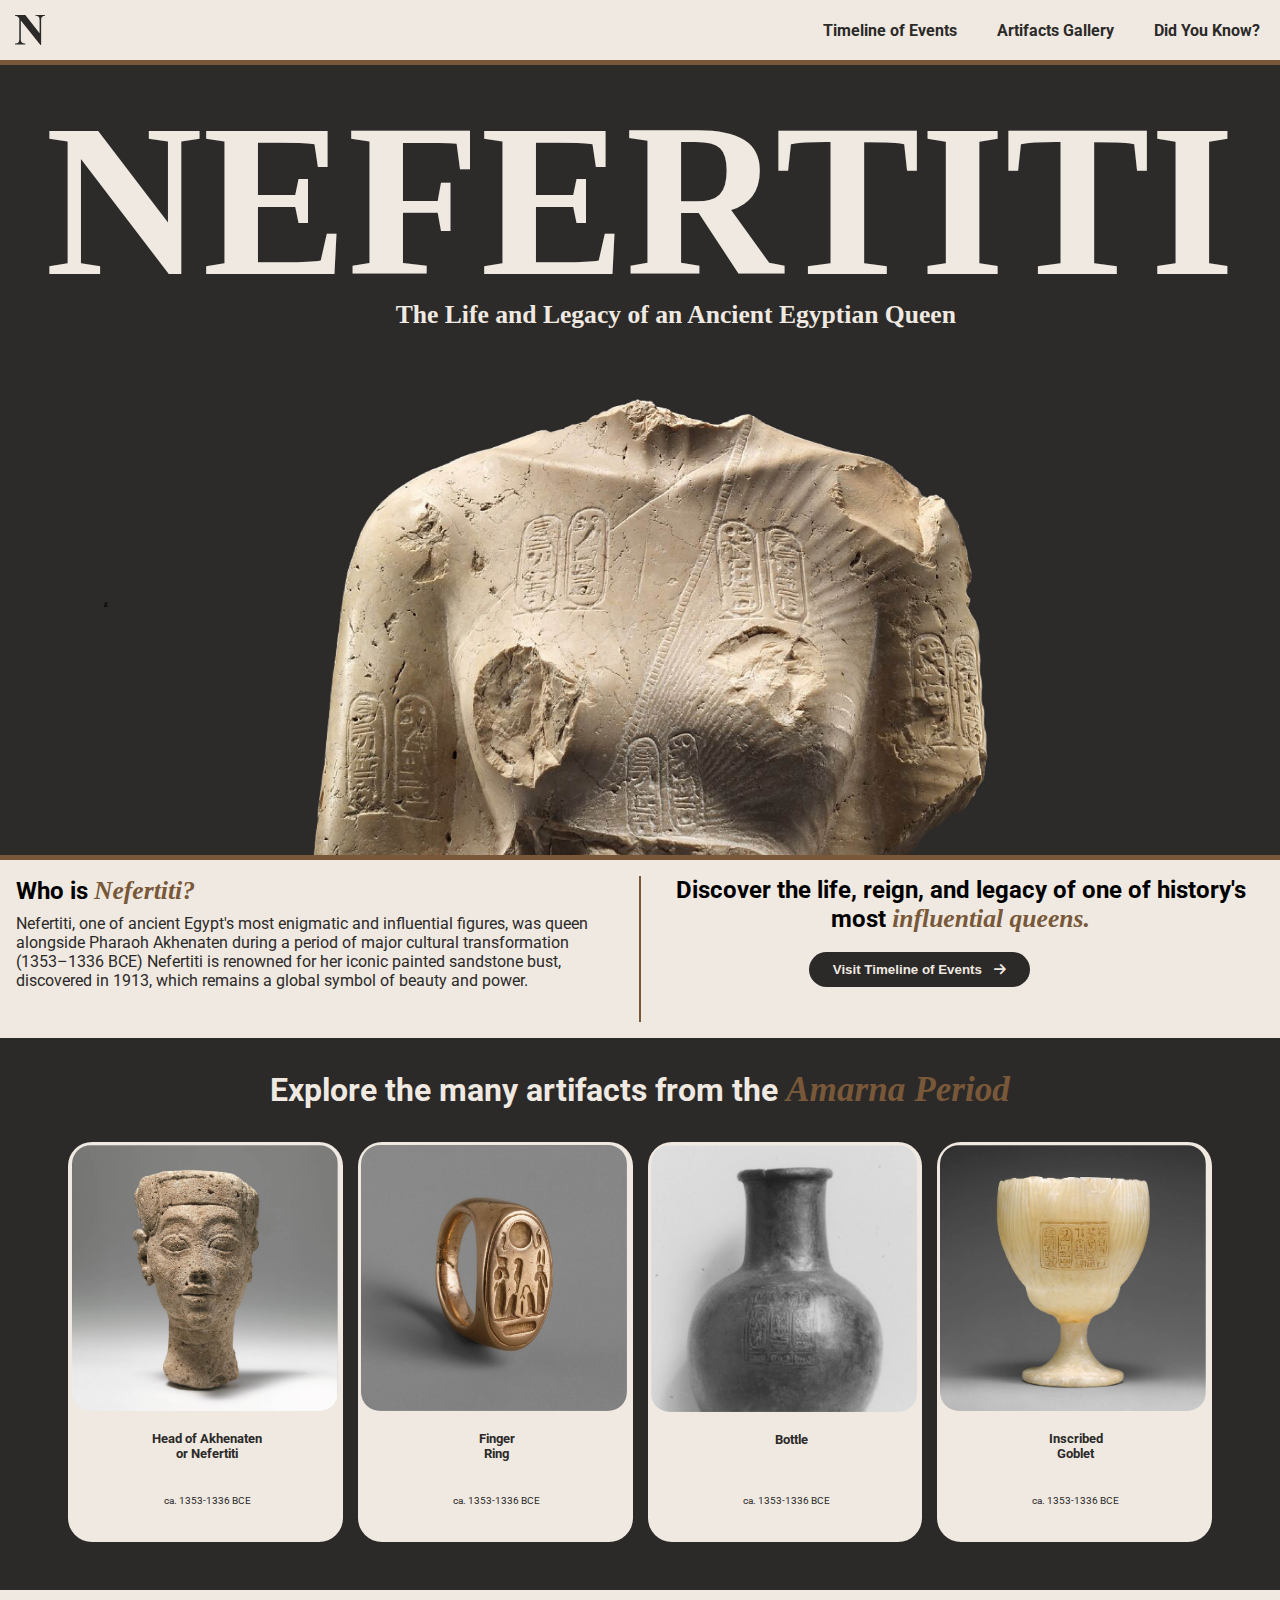
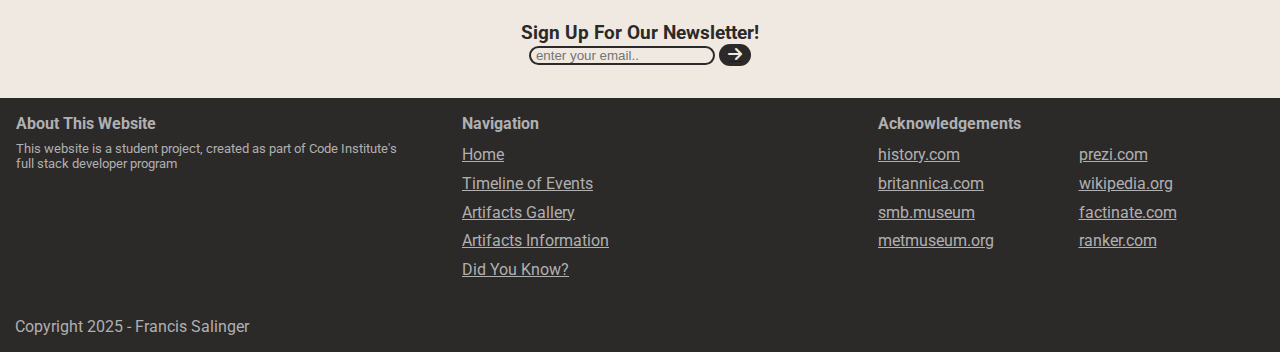
==== index.html @ 77bda09a "Add favicon" ====
<!DOCTYPE html>
<html lang="en">

<head>
  <!-- Meta data -->
  <meta charset="utf-8">
  <meta name="viewport" content="width=device=width, initial-scale=1.0">

  <!-- Favicon -->
  <link rel="icon" type="image/svg" href="assets/images/nefertiti-logo.svg">

  <!-- Link to font -->
  <link rel="preconnect" href="https://fonts.googleapis.com">
  <link rel="preconnect" href="https://fonts.gstatic.com" crossorigin>
  <link href="https://fonts.googleapis.com/css2?family=Roboto:ital,wght@0,100..900;1,100..900&display=swap"
    rel="stylesheet">

  <!--Title and CSS stylesheet -->
  <title>Queen Nefertiti</title>
  <link rel="stylesheet" href="assets/styles.css">

  <!-- Link to Font Awesome icon -->
  <link rel="stylesheet" href="https://cdnjs.cloudflare.com/ajax/libs/font-awesome/6.7.2/css/all.min.css"
    integrity="sha512-Evv84Mr4kqVGRNSgIGL/F/aIDqQb7xQ2vcrdIwxfjThSH8CSR7PBEakCr51Ck+w+/U6swU2Im1vVX0SVk9ABhg=="
    crossorigin="anonymous" referrerpolicy="no-referrer" />
</head>

<body>

  <!-- Header -->
  <header>
    
    <nav class="navbar">

      <a href="index.html" aria-label="Go to Home Page">
        <img src="assets/images/nefertiti-logo.svg" alt="logo" class="logo">
      </a>
      

      <input type="checkbox" id="sidebar-active">
      <label for="sidebar-active" class="open-sidebar-button">
        <svg xmlns="http://www.w3.org/2000/svg" height="32px" viewBox="0 -960 960 960" width="32px" fill="#e8eaed"><path d="M120-240v-80h720v80H120Zm0-200v-80h720v80H120Zm0-200v-80h720v80H120Z"/></svg>
      </label>

      <label id="overlay" for="sidebar-active"></label>

      <div class="links-container">
        <label for="sidebar-active" class="close-sidebar-button">
          <svg xmlns="http://www.w3.org/2000/svg" height="32px" viewBox="0 -960 960 960" width="32px" fill="#e8eaed"><path d="m256-200-56-56 224-224-224-224 56-56 224 224 224-224 56 56-224 224 224 224-56 56-224-224-224 224Z"/></svg>
        </label>

        
          <a class="link" href="timeline-of-events.html">Timeline of Events</a>								
					<a class="link" href="artifact-cards.html">Artifacts Gallery</a>						
					<a class="link" href="did-you-know.html">Did You Know?</a>
      </div>
	
    </nav>
  </header>

  <!-- Main content -->
  <main>

    <!-- Hero image and title overlay -->
    <section id="hero-image">

      <div class="title-overlay">
        <h1>NEFERTITI</h1>
        <h2>The Life and Legacy of an Ancient Egyptian Queen</h2>
      </div>

    </section>

    <!-- Intro and Timeline of Events CTA Section -->
    <section class="introduction-section">

      <div class="introduction-to-nefertiti">
        <h2 class="intro-heading">Who is
          <span class="intro-style">Nefertiti?</span>
        </h2>
        <p class="intro-text">
          Nefertiti, one of ancient Egypt's most enigmatic and influential figures,
          was queen alongside Pharaoh Akhenaten during a period of major cultural transformation (1353–1336 BCE)
          Nefertiti is renowned for her iconic painted sandstone bust, discovered in 1913, which remains a global symbol
          of beauty and power.
        </p>
      </div>

      <hr>

      <!-- Timeline CTA -->
      <div class="timeline-cta">
        <h2>
          Discover the life, reign, and legacy
          of one of history's most
          <span class="intro-style">influential queens.</span>
        </h2>
        <div class="timeline-button-container">
          <a href="timeline-of-events.html">
            <button>Visit Timeline of Events
              <i class="fa-solid fa-arrow-right"></i>
            </button>
          </a>
        </div>
      </div>
    </section>

    <!-- Artifacts Gallery CTA Section -->
    <section class="artifact-card-section">

      <h1>Explore the many artifacts from the
        <span>Amarna Period</span>
      </h1>

      <!-- Artifact Card Section -->
      <div class="artifact-card-container">

        <!-- Artifact Card -->
        <div class="card">
          <a href="artifact-info.html#artifact-3" aria-label="View Head of Akhenaten or Nefertiti">
          <img src="assets/images/head-of-akhen-or-nefertiti-card.jpg" alt="Head of Akhenaten or Queen Nefertiti"
          class="card-image"></a>

          <div class="card-text">
            <h3>Head of Akhenaten or Nefertiti</h3>
            <p>ca. 1353-1336 BCE</p>
          </div>

          <div class="card-icon">
            <i class="fa-solid fa-greater-than"></i>
          </div>
        </div> 
        
        <!-- Artifact Card -->
        <div class="card">
          <a href="artifact-info.html#artifact-4" aria-label="View Finger Ring Depicting King Akhenaten and Queen Nefertiti as Shu and Tefnut">
          <img src="assets/images/finger-ring-akhen-nefertiti.jpeg" alt="Finger Ring Depicting King Akhenaten and Queen Nefertiti as Shu and Tefnut"
          class="card-image"></a>

          <div class="card-text">
            <h3>Finger Ring</h3>
            <p>ca. 1353-1336 BCE</p>
          </div>

          <div class="card-icon">
            <i class="fa-solid fa-greater-than"></i>
          </div>
        </div> 

        <!-- Artifact Card -->
        <div class="card">
          <a href="artifact-info.html#artifact-5" aria-label="View Black Clay Bottle">
          <img src="assets/images/bottle-akhen-nefertiti-card.jpg" alt="Black Clay Bottle"
          class="card-image"></a>

          <div class="card-text">
            <h3>Bottle</h3>
            <p>ca. 1353-1336 BCE</p>
          </div>

          <div class="card-icon">
            <i class="fa-solid fa-greater-than"></i>
          </div>
        </div> 

        <!-- Artifact Card -->
        <div class="card">
          <a href="artifact-info.html#artifact-8" aria-label="View Goblet with Inscription of the Name of Akhenaten and Nefertiti">
          <img src="assets/images/goblet-akhen-and-nefertiti-card.jpg" alt="Goblet with Inscription of the Name of Akhenaten and Nefertiti"
          class="card-image"></a>

          <div class="card-text">
            <h3>Inscribed Goblet</h3>
            <p>ca. 1353-1336 BCE</p>
          </div>

          <div class="card-icon">
            <i class="fa-solid fa-greater-than"></i>
          </div>
        </div> 

      </div>

    </section>

    

    <!-- Newsletter Section -->
     <section class="newsletter-container">

      <form action="submit-newsletter" method="POST">
        <h3>Sign Up For Our Newsletter!</h3>

        <input type="email" id="email" name="email" placeholder="enter your email.." required>
        <div id="signup-button">
          <a aria-label="Sign Up" href="confirmation.html#signup-confirmation"><i class="fa-solid fa-arrow-right"></i></a>
        </div>
      </form>
      
     </section>

  </main>

  <!-- Footer -->
  <footer>

    <div class="footer-container">

      <!-- About this website -->
      <div class="about-container">
        <h5 class="about-heading">About This Website</h5>
        <p class="about-text">This website is a student project, created as part of Code Institute's full stack
          developer program</p>
      </div>

      <!-- Secondary navigation links -->
      <div class="navigation-links">
        <h5 class="navigation-heading">Navigation</h5>
        <ul class="footer-links">
          <li><a href="index.html">Home</a></li>
          <li><a href="timeline-of-events.html">Timeline of Events</a></li>
          <li><a href="artifact-cards.html">Artifacts Gallery</a></li>
          <li><a href="artifact-info.html">Artifacts Information</a></li>
          <li><a href="did-you-know.html">Did You Know?</a></li>
        </ul> 
      </div>

      <!-- Acknowledgements links -->
      <div class="acknowledgements-container">
        <h5 class="acknowledgements">Acknowledgements</h5>
        <ul class="acknowledgement-links">
          <li><a target="_blank" href="https://www.history.com/topics/ancient-egypt/nefertiti">history.com</a></li>
          <li><a target="_blank" href="https://www.britannica.com/biography/Nefertiti">britannica.com</a></li>
          <li><a target="_blank"
              href="https://www.smb.museum/en/museums-institutions/aegyptisches-museum-und-papyrussammlung/collection-research/bust-of-nefertiti/the-bust/">
              smb.museum
            </a></li>
          <li><a target="_blank" href="https://www.metmuseum.org/art/collection/search/544677">metmuseum.org</a></li>
          <li><a target="_blank"
              href="https://prezi.com/of2_ydann9hw/queen-nefertiti/#:~:text=Queen%20Nefertiti%20had%206%20daughters,one%2C%20the%20sun%20god%20Ra.">
              prezi.com
            </a></li>
          <li><a target="_blank" href="https://en.wikipedia.org/wiki/Great_Royal_Wife">wikipedia.org</a></li>
          <li><a target="_blank" href="https://www.factinate.com/people/facts-nefertiti">factinate.com</a></li>
          <li> <a target="_blank" href="https://www.ranker.com/list/nefertiti-facts/lisa-waugh">ranker.com</a></li>
        </ul>
      </div>

    </div>

    <!-- Copyright info-->
    <p class="copyright-info">Copyright 2025 - Francis Salinger</p>

  </footer>

</body>




</html>
---- assets/styles.css ----
* {
    padding: 0;
    margin: 0;
    box-sizing: border-box;
}

body {
    font-family: roboto;
    background-color: rgb(44, 41, 41);
}

footer {
    width: 100%;
}

header {
    background-color: rgb(239, 233, 225);
    border-bottom: 5px solid rgb(120, 88, 56);
    width: 100%;
    text-decoration: none;
    position: fixed;
    top: 0;
    left: 0;
    z-index: 20;
    margin-bottom: 60px;
}

main {
    margin-top: 60px;
}

.logo {
    height: 100%;
    padding: 15px;

}

nav {
    height: 60px;
    background-color: rgb(239, 233, 225);
    display: flex;
    justify-content: flex-end;
}

.links-container {
    height: 100%;
    width: 100%;
    display: flex;
    flex-direction: row;
    align-items: center;
    justify-content: flex-end;
}

nav .link {
    height: 100%;
    padding: 0 20px;
    display: flex;
    align-items: center;
    text-decoration: none;
    color: rgb(44, 42, 41);
    font-weight: bold;
}

nav img {
    margin-right: auto
}

nav .link:hover {
    background-color: rgb(120,88,56);
    color: rgb(239, 233, 225);
    font-weight: bold;
}

nav svg {
    fill: rgb(44, 42, 41);
}

#sidebar-active {
    display: none;
}

.open-sidebar-button, .close-sidebar-button {
    display: none;
    padding-right: 15px;
    padding-top: 15px;
}

#hero-image {
    height: 600px;
    width: 100%;
    background: url('images/torso-of-nefertiti-landing.jpg') no-repeat center center/cover;
    border-bottom: 5px solid rgb(120, 88, 56);
    display: flex;
    justify-content: center;
    align-items: first baseline;
}

.title-overlay {
    color: rgb(239, 233, 225);
    font-family: 'Times New Roman', Times, serif;
    display: flex;
    flex-direction: column;
    text-align: center;
    padding: 1rem;
}

.title-overlay h1 {
    font-size: 3.5rem;
    justify-content: center;
    align-items: center;
    text-align: center;
}

.title-overlay h2 {
    font-size: 1rem;
}

/*Introduction CTA Section*/
span {
    color: rgb(120, 88, 56);
    font-family: 'Times New Roman', Times, serif;
    font-style: italic;
    font-size: 1.6rem;
}

.introduction-section {
    padding: 1rem;
    background-color: rgb(239, 233, 225);
}

.intro-heading {
    margin-bottom: 0.5rem;
}

.introduction-to-nefertiti,
.timeline-cta {
    margin-bottom: 1rem;
}

.timeline-cta h2 {
    margin-top: 2rem;
}

hr {
    margin-bottom: 2rem;;
    border: solid 1px rgb(120, 88, 56);
    display: hidden;
}

.timeline-button-container button {
    background-color: rgb(44, 41, 41);
    padding: 0.6rem 1.5rem;
    border-style: none;
    border-radius: 2rem;
}

button {
    color: rgb(239, 233, 225);
    font-weight: bold;
    margin-top: 1.5rem;
}

.fa-arrow-right {
    margin-left: 0.5rem;
}

/*Artifacts CTA section*/
.artifact-cards-container {
    background-color: rgb(44, 41, 41);
    padding: 1rem;
}

.artifact-cards-container h1 {
    color: rgb(239, 233, 225);
    text-align: center;
}

.artifact-cards-container span {
    font-size: 1.8rem;
}

.artifact-card-section {
    padding-bottom: 2rem;
}

/*Timeline of events section*/
.timeline-of-events-section {
    background-color: rgb(239, 233, 225);
}

.timeline-heading {
    padding: 2rem 1rem 2rem 1rem; 
    text-align: center;
}

.timeline-heading h2 {
    font-weight: 300;
    color: rgb(44, 42, 41);
    text-align: center;
}

.timeline-heading h1 {
    font-size: 2rem;
    color: rgb(44, 42, 41);
}

h1 span {
    font-size: 2.2rem;
}

.video-container {
  position: relative;
  padding-bottom: 56.25%; 
  margin: 1rem;
  height: 0;
  max-width: 100%;
}

.iframe-style {
  position: absolute;
  top: 0;
  left: 0;
  width: 100%;
  height: 100%;
  border: none; 
  border: 3px solid rgb(120, 88, 56);
  border-radius: 15px; 
  box-shadow: 0 4px 15px rgba(0, 0, 0, 0.3);
}

.timeline-text-container {
    padding: 1.5rem 1rem 1.5rem 1rem;
}

.timeline-text-container h2, p {
    margin-bottom: 1rem;
    color: rgb(44, 42, 41);
}

/*Did You Know Section*/
.fact-section {
    background-color: rgb(239, 233, 225);
}    

.fact-heading {
    padding: 2rem 1rem 2rem 1rem; 
    text-align: center;
}

.fact-heading h2 {
    font-weight: 300;
    color: rgb(44, 42, 41);
}

.fact-heading h1 {
    font-size: 2rem;
    color: rgb(44, 42, 41);
}

.fact-list {
    padding: 0 2rem 3rem 2rem;
    list-style-type: none;
    color: rgb(44, 42, 41);
}

.fact-item {
    border-top: 3px solid rgb(120, 88, 56);
    padding-top: 2.5rem;
    padding-bottom: 2.5rem;
}

.nested-fact-list {
    border-top: 3px solid rgb(120, 88, 56);
    list-style-type: disc;
    padding-top: 2.5rem;
}

.nested-fact-list li {
    list-style-type: disc;
    padding-left: 1rem;
    list-style-position: inside;
}

.first-fact {
    margin: 0;
    border-top: 3px solid rgb(120, 88, 56);
    padding-bottom: 2.5rem;
    padding-top: 2.5rem;
}

/*Artifact info section*/
.artifact-info-heading {
    text-align: center;
    padding: 2rem 1rem 2rem 1rem;
}

.artifact-info-section {
    display: flex;
    flex-direction: column;
    background-color: rgb(239, 233, 225);
}

.artifact-info-content {
    display: flex;
    flex-direction: column;
    justify-content: center;
    align-items: center;
}

small {
    font-size: 0.7rem;
    padding: 0.5rem 1rem 0 1rem;
    margin-bottom: 1rem;
}

.artifact-info-content h2 {
    text-align: center;
    padding: 2rem 1rem 2rem 1rem;
    color: rgb(44, 42, 41);
}

.artifact-info-content img {
    width: 91%;
    height: 91%;
    object-fit: cover;
    border-radius: 15px;
    border: 3px solid rgb(120, 88, 56);
}

.artifact-info-content p {
    padding: 0 1rem 1rem 1rem;
}

.artifact-info-heading h2 {
    font-weight: 300;
    color: rgb(44, 42, 41);
}

.artifact-info-heading h1 {
    font-size: 2rem;
    color: rgb(44, 42, 41);
}

.artifact-info-content hr {
    border: 3px solid rgb(120, 88, 56);
    width: 60px;
    margin-bottom: 0.5rem;
}

.artifact-info-content {
    display: flex;
    flex-direction: column;
}

.artifact-info-content button {
    text-decoration: none;
    color: rgb(239, 233, 225);
    background-color: rgb(44, 42, 41);
    font-weight: bold;
    margin: 2rem;
    margin-bottom: 3rem;
    padding: 0.6rem 1.5rem;
    border-style: none;
    border-radius: 2rem;
}

.fa-arrow-left {
    margin-right: 0.5rem;
}

/*Artifact Gallery Section*/
.artifact-card-section h1 {
    color: rgb(239, 233, 225);
    text-align: center;
    padding: 2rem 1rem 0 1rem;
}

.artifact-card-container {
    display: flex;
    flex-direction: column;
    padding: 2rem 1rem 1rem 1rem;
    justify-content: center;
    align-items: center;
    gap: 15px;
}

.artifact-card-container img {
    width: 8rem;
    height: auto;
    border-radius: 1.2rem;
}

.card a {
    margin: 0;
    padding: 0;
    line-height:0%;
}

.card {
    background-color: rgb(239, 233, 225);
    width: 100%;
    height: 100%;
    display: flex;
    flex-direction: row;
    position: relative;
    justify-content: flex-start;
    align-items: center;
    padding: 0.2rem 0 0.2rem 0.2rem;
    border-radius: 1.5rem;
}

.card-text p {
    font-size: 0.6rem;
}

.card-text h3 {
    font-size: 0.8rem;
    text-align: left;
    margin-bottom: 10%;
    max-width: 70%;
}

.card-text {
    margin-left: 1rem;
}

.card-icon {
    position: absolute;
    right: 4%;
    background-color: rgb(44, 42, 41);
    width: 30px;
    height: 30px;
    border-radius: 15px;
    color: rgb(239, 233, 225);
    display: flex;
    justify-content: center;
    align-items: center;
}

hr {
    margin: 2rem 1rem 0 1rem;
}

/*Bust of Nefertiti Section*/
.artifact-gallery-section {
    background-color: rgb(239, 233, 225);
}

.bust-content-container {
    display: flex;
    flex-direction: column;
}

.bust-text-container h2, p {
    color: rgb(44, 42, 41);
    margin-bottom: 1rem;
}

.bust-text-container h2 {
    text-align: center;
}

.bust-text-container {
    padding: 1.5rem 1rem 1.5rem 1rem;
}

#bust-image {
    height: 250px;
    width: 100%;
    background-size: contain;
    background: url('images/bust-of-nefertiti-1.jpg') no-repeat center center/cover;
    border-bottom: 5px solid rgb(120, 88, 56);
    display: flex;
    justify-content: center;
    align-items: first baseline;
}

.bust-text-container img {
    width: 100%;
    height: auto;
    object-fit: cover;
    border-radius: 15px;
    border: 3px solid rgb(120, 88, 56);
    margin-bottom: 1rem;
    margin-top: 1rem;
}

.bust-heading {
    text-align: center;
    padding: 2rem 1rem 2rem 1rem;
}

.bust-heading h1 {
    font-size: 2rem;
    color: rgb(44, 42, 41);
}

/*Related content section*/
.related-section {
    display: flex;
    flex-direction: column;
    background-color: rgb(44, 41, 41);
    padding-left: 2rem;
}

.related-content-container {
    display: flex;
    flex-direction: row;
    justify-content: flex-start;
    align-items: center;
    padding: 2rem 1rem 2rem 1rem;
}

.related-content-container img {
    width: 7rem;
    height: auto;
    border-radius: 20%;
    margin-right: 1rem;
}

.related-content-container h2 {
    font-size: 1rem;
    color: rgb(239, 233, 225);
    margin: 0;
    margin-bottom: 0.5rem;
}

.related-content-container p {
    font-size: 0.7rem;
    color: rgb(239, 233, 225);
    margin-bottom: 0.5rem;
}

.related-text-content a {
    text-decoration: none;
    color: rgb(239, 233, 225);
    font-weight: bold;
}

.newsletter-container {
    background-color: rgb(239, 233, 225);
    padding: 2rem;
    display: flex;
    justify-content: center;
}

form,
h3 {
    text-align: center;
    font-family: roboto;
    color: rgb(44, 42, 41);
    margin: 0;
}


#email {
    background-color: rgb(239, 233, 225);
    border-style: none;
    border: 2px solid rgb(44, 42, 41);
    border-radius: 1rem;
    padding-left: 0.3rem;
}

input,
textarea {
    outline: none;
}

form label {
    font-family: roboto;
}

#signup-button .fa-arrow-right {
    color: rgb(239, 233, 225);
    display: flex;
    text-decoration: none;
}

#signup-button {
    background-color: rgb(44, 41, 41);
    width: 32px;
    height: 22px;
    border-radius: 15px;
    border-style: none;
    padding: 0.1rem;
    display: inline-block;
    text-decoration-line: none;
}

.signup-confirmation {
    display: flex;
    justify-content: center;
    align-items: center;
    padding: 20% 10% 20% 10%;
}

.confirm-container {
    background-color: rgb(239, 233, 225);
    width: 90%;
    height: 70%;
    position: relative;
    border-radius: 1.5rem;
}

.fa-x {
    position: absolute;
    top: 15px;
    right: 15px;
}

.confirm-content {
    display: flex;
    flex-direction: column;
    justify-content: center;
    align-items: center;
    padding: 15% 5% 10% 5%;
}

.confirm-check {
    border: 3px solid rgb(44, 42, 41);
    padding: 5%;
    border-radius: 50%;
    margin-bottom: 20px;
}

.confirm-text h2 {
    margin-bottom: 5px;
    font-size: 2rem;
}

.confirm-text p {
    font-size: 1rem;
}

.confirm-text {
    color: rgb(44, 42, 41);
    text-align: center;
}

.signup-container h2, p {
    color: rgb(44, 42, 41);
}

.footer-container {
    background-color: rgb(44, 41, 41);
    padding: 1rem;
}

.about-container,
.navigation-links,
.acknowledgements-container {
    margin-bottom: 1rem;
}


.about-heading,
.navigation-heading,
.acknowledgements {
    color: rgb(176, 176, 176);
    font-size: 1rem;
    margin-bottom: 0.5rem;
}

.about-text {
    color: rgb(176, 176, 176);
    font-size: 0.8rem;
}

.footer-links a {
    color: rgb(176, 176, 176);
}

.acknowledgement-links a {
    color: rgb(176, 176, 176);
}

.footer-links,
.acknowledgement-links
 {
    color: rgb(176, 176, 176);
    line-height: 1.8rem;
    list-style-type: none;
}

.copyright-info {
    font-size: 1rem;
    color: rgb(176, 176, 176);
    margin-left: 15px;
}



@media (max-width: 344px) {
    .links-container {
        
        flex-direction: column;
        align-items: flex-start;
        justify-content: flex-start;
        position: fixed;
        top: 0;
        right: -100%;
        z-index: 10;
        width: 300px;
        background-color: rgb(44, 42, 41);
        box-shadow: -5px 0 5px rgba (0, 0, 0, 0.25);
        transition: 0.5s ease-out;
    }

    nav .link {
        box-sizing: border-box;
        height: auto;
        width: 100%;
        padding: 20px 30px;
        justify-content: flex-start;
        color: rgb(239, 233, 225);
    }

    .open-sidebar-button, .close-sidebar-button {
        display: block;
    }

    #sidebar-active:checked ~ .links-container {
        right: 0;
    }

    .close-sidebar-button svg {
        fill: rgb(239, 233, 225);
    }

    .close-sidebar-button {
        padding-left: 20px;
    }

    #sidebar-active:checked ~ #overlay {
        height: 100%;
        width: 100%;
        position: fixed;
        top: 0;
        left: 0;
        z-index: 9;
    }
}

/*Media query for Logo placement on mobile*/
@media (max-width: 768px){
    nav a {
        margin-right: auto;  
    }

    .links-container {
        margin-left: 50%;
    }
}
    

/*Media Queries for responsive design*/
@media screen and (min-width: 768px) {
    .introduction-section {
        display: flex;
        flex-direction: row;
        justify-content: space-between;
    }

    .introduction-to-nefertiti {
        justify-content: space-between;
        margin-right: 1rem;
        width: 50%;
        vertical-align: top;
    }

    .timeline-cta {
        margin-left: 1rem;
        width: 50%;
    }

    .timeline-cta h2 {
        margin-top: 0;
    }

    .timeline-cta button{

    }

    /*Media querys for related content layout*/
    .related-section {
        display: flex;
        flex-direction: row;
        justify-content: space-between;
    }

    .timeline-of-events-section {
        display: flex;
        flex-direction: row;
    }

    .timeline-content-container {
        border-left: 5px solid rgb(120, 88, 56);
        padding: 1.5rem 1rem 1.5rem 1rem;
        width: 65%;
        height: 1200px;
        overflow-y: scroll;
    }

    .timeline-heading {
        width: 35%;
    }

    /*Media querys for fact list layout*/
    .fact-section {
        display: flex;
        flex-direction: row;
    }

    .fact-heading {
        width: 35%;
    }

    .fact-list {
        border-left: 5px solid rgb(120, 88, 56);
        width: 65%;
        border-top: none;
        padding-top: 3rem;
    }

    .first-fact {
        border: none;
        padding-top: 0;
    }

    .artifact-info-section {
        display: flex;
        flex-direction: row;
    }

    /*Media querys for Artifact information section*/
    .artifact-info-heading {
        width: 35%;
    }

    .artifact-info-content {
        width: 65%;
        padding-top: 2.5rem;
        padding-left: 1rem;
        border-left: 5px solid rgb(120, 88, 56);
    }

    .artifact-info-content img {
        width: 95%;
        height: 95%;
        object-fit: cover;
    }

    small {
        max-width: 93%;
        margin-bottom: 1rem;
    }


    .artifact-info-content h2 hr {
        padding: 0;
        margin: 0;
        margin-bottom: 1rem;
    }

    /*Media querys for artifact gallery layout*/
    .artifact-card-container {
        display: flex;
        flex-direction: row;
        flex-wrap: wrap;
        vertical-align: top;
    }

    .card {
        max-width: 22%;
        height: 300px;;
        display: flex;
        flex-direction: column;
        vertical-align: top;
        gap: 20px;
        position: relative;
    }

    .card img {
        width: 98%;
    }

    .card-text {
        margin: 0;
        padding: 0;
        justify-content: center;
        align-items: center;
        display: flex;
        flex-direction: column;
        max-width: 500%;
    }

    .card-text h3 {
        text-align: center;
    }

    .card-text p {
        position: absolute;
        bottom: 5%;
    }

    .card-icon {
        display: none;
    }

    /*Media queries for Bust section layout*/
    .bust-content-container {
        display: flex;
        flex-direction: row;
    }

    .bust-heading {
        width: 35%;
    }

    .bust-text-container {
        width: 65%;
        border-left: 5px solid rgb(120,88,56);
        padding: 1.5rem 3rem 1.5rem 3rem;
    }

    /*Media queries for footer layout*/
    .footer-container {
        display: flex;
        flex-direction: row;
        justify-content: space-between;
    }

    .acknowledgement-links {
        column-count: 2;
        column-gap: 15px;
    }

    .acknowledgements-container {
        margin-left: 30px;
        width: 33%
    }

    .navigation-links {
        width: 33%;
        margin-left: 60px;
    }

    .about-container {
        width: 33%;
    }

    .copyright-info {
        margin-left: 15px;
    }

    hr {
        margin: 0;
    }

    .title-overlay h1 {
        font-size: 17vw;
    }

    .title-overlay h2 {
        font-size: 2vw;
        position: absolute;
        top: 85%;
        left: 30%;
    }

    .title-overlay {
        position: relative;
    }

    .timeline-cta {
        position: relative;
        text-align: center;
    }

    .timeline-cta button {
        position: absolute;
        bottom: 15%;
        left: 25%;
    }

    #hero-image {
        height: 700px;
    }

    .introduction-section {
        display: flex;
    }

    #active {
        background-color: rgb(120, 88, 56);
        color: rgb(239, 233, 225);
    }

}

@media screen and (min-width: 1024px) {
    .card {
        position: relative;
        height: 400px;
    }

    .card.text p {
        position: absolute;
        bottom: 5%;
        font-size: 0.8rem;
    }

    .timeline-cta {
        position: relative;
    }

    .timeline-cta button {
        position: absolute;
        bottom: 15%;
        left: 25%;
    }

    hr {
        margin: 0;
    }

    .title-overlay h1 {
        font-size: 17vw;
    }

    .title-overlay h2 {
        font-size: 2vw;
        position: absolute;
        top: 85%;
        left: 30%;
    }

    .title-overlay {
        position: relative;
    }

    #hero-image {
        height: 800px;
    }

    .related-section {
        padding-right: 7rem;
        padding-left: 7rem;
    }

    .related-content-container {
        width: 40%;
    }

    #bust-image {
        height: 400px;
    }

    .artifact-info-content {
        padding: 3rem 4rem 3rem 4rem;
    }

    .bust-text-container {
        padding: 3rem 4rem 3rem 4rem;
    }

    .timeline-cta button,
    .artifact-info-content button {
        cursor: pointer;
        transition: ease 0.2s;
    }

    .timeline-cta button:hover,
    .artifact-info-content button:hover {
        opacity: 3s;
        background-color:rgb(120, 88, 56);
        color: rgb(239, 233, 225);
    }

    .related-content-container a {
        cursor: pointer;
        transition: ease 0.2s;
    }

    .related-content-container a:hover {
        opacity: 3s;
        color: rgb(176, 176, 176);
    }

    .footer-links a {
        cursor: pointer;
        transition: ease 0.2s;
        color: rgb(176, 176, 176);
    }

    .footer-links a:hover {
        opacity: 3s;
        color: rgb(239, 233, 225);
    }

    .acknowledgement-links a {
        cursor: pointer;
        transition: ease 0.2s;
        color: rgb(176, 176, 176);
    }

    .acknowledgement-links a:hover {
        opacity: 3s;
        color: rgb(239, 233, 225);
    }

    

}

/*Media querys for 1440px (large laptops)*/
@media screen and (min-width: 1440px) {
    .introduction-to-nefertiti {
        max-width: 40%;
        padding-left: 5%;
        padding-top: 2.5%;
    }

    .timeline-cta {
        max-width: 60%;
        padding-right: 5%;
        padding-top: 2.5%;
    }

    .intro-heading {
        font-size: 2.5rem;
    }

    .introduction-section span {
        font-size: 3rem;
    }

    .intro-text {
        font-size: 1.5rem;
    }

    .timeline-cta h2 {
        font-size: 2.5rem;
    }

    .artifact-card-section h1 {
        font-size: 2.5rem;
        padding: 3rem 2rem 1 2rem;
    }

    .artifact-card-section span {
        font-size: 3rem;   
    }

    .introduction-section {
        margin-bottom: 3rem;
    }

    .artifact-card-container {
        margin-top: 3rem;
        margin-bottom: 3rem;
    }

    .card {
        height: 30rem;
    }

    .card-text h3 {
        font-size: 1.3rem;
    }

    .card-text p {
        font-size: 1rem;
    }

    .fact-list li {
        font-size: 1.2rem;
    }

    .nested-fact-list p {
        font-size: 1.2rem;
    }

    .bust-text-container p {
        font-size: 1.2rem;
    }

    #bust-image {
        height: 600px;
    }

    .artifact-info-content p {
        font-size: 1.2rem;
    }

    .artifact-info-content small {
        font-size: 1rem;
    }
}
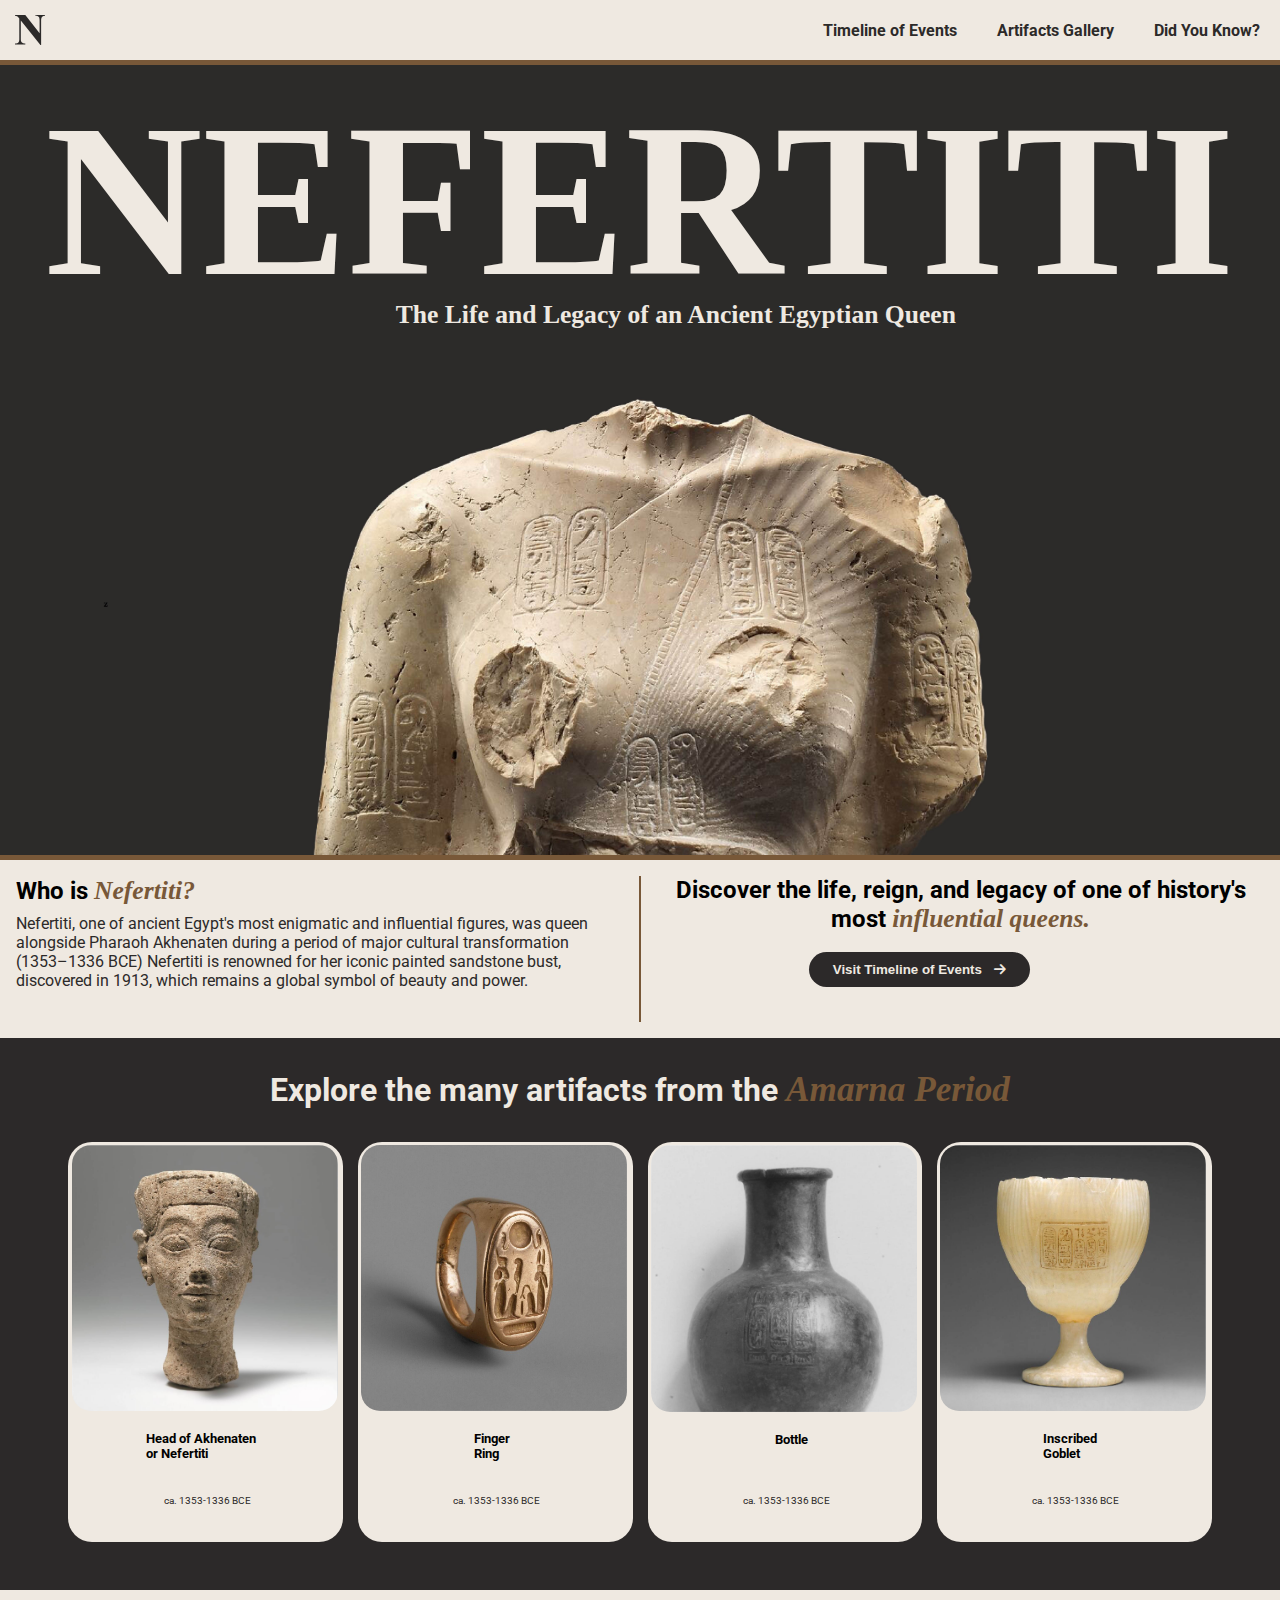
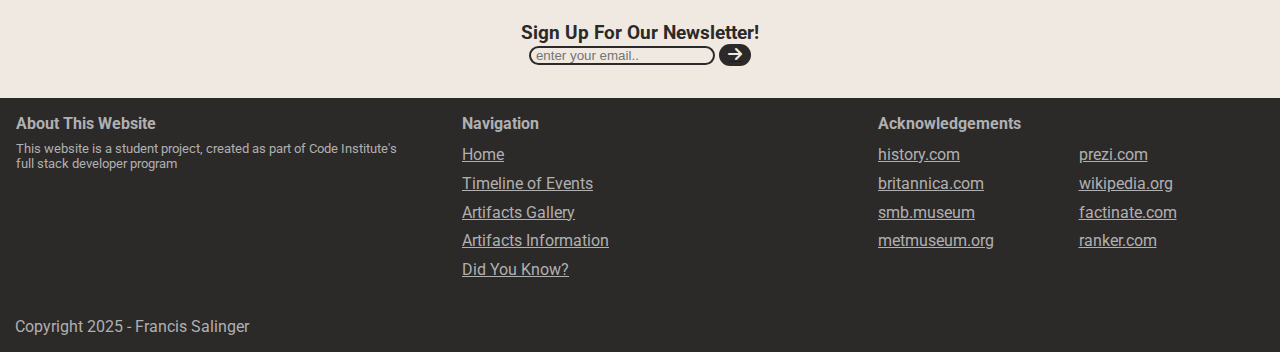
==== commit 6fb9be5d: "change card headings to h2" ====
--- a/index.html
+++ b/index.html
@@ -122,7 +122,7 @@
           class="card-image"></a>
 
           <div class="card-text">
-            <h3>Head of Akhenaten or Nefertiti</h3>
+            <h2>Head of Akhenaten or Nefertiti</h2>
             <p>ca. 1353-1336 BCE</p>
           </div>
 
@@ -138,7 +138,7 @@
           class="card-image"></a>
 
           <div class="card-text">
-            <h3>Finger Ring</h3>
+            <h2>Finger Ring</h2>
             <p>ca. 1353-1336 BCE</p>
           </div>
 
@@ -154,7 +154,7 @@
           class="card-image"></a>
 
           <div class="card-text">
-            <h3>Bottle</h3>
+            <h2>Bottle</h2>
             <p>ca. 1353-1336 BCE</p>
           </div>
 
@@ -170,7 +170,7 @@
           class="card-image"></a>
 
           <div class="card-text">
-            <h3>Inscribed Goblet</h3>
+            <h2>Inscribed Goblet</h2>
             <p>ca. 1353-1336 BCE</p>
           </div>
 
@@ -208,14 +208,14 @@
 
       <!-- About this website -->
       <div class="about-container">
-        <h5 class="about-heading">About This Website</h5>
+        <h4 class="about-heading">About This Website</h4>
         <p class="about-text">This website is a student project, created as part of Code Institute's full stack
           developer program</p>
       </div>
 
       <!-- Secondary navigation links -->
       <div class="navigation-links">
-        <h5 class="navigation-heading">Navigation</h5>
+        <h4 class="navigation-heading">Navigation</h4>
         <ul class="footer-links">
           <li><a href="index.html">Home</a></li>
           <li><a href="timeline-of-events.html">Timeline of Events</a></li>
@@ -227,7 +227,7 @@
 
       <!-- Acknowledgements links -->
       <div class="acknowledgements-container">
-        <h5 class="acknowledgements">Acknowledgements</h5>
+        <h4 class="acknowledgements">Acknowledgements</h4>
         <ul class="acknowledgement-links">
           <li><a target="_blank" href="https://www.history.com/topics/ancient-egypt/nefertiti">history.com</a></li>
           <li><a target="_blank" href="https://www.britannica.com/biography/Nefertiti">britannica.com</a></li>
--- a/assets/styles.css
+++ b/assets/styles.css
@@ -413,7 +413,7 @@
     font-size: 0.6rem;
 }
 
-.card-text h3 {
+.card-text h2 {
     font-size: 0.8rem;
     text-align: left;
     margin-bottom: 10%;
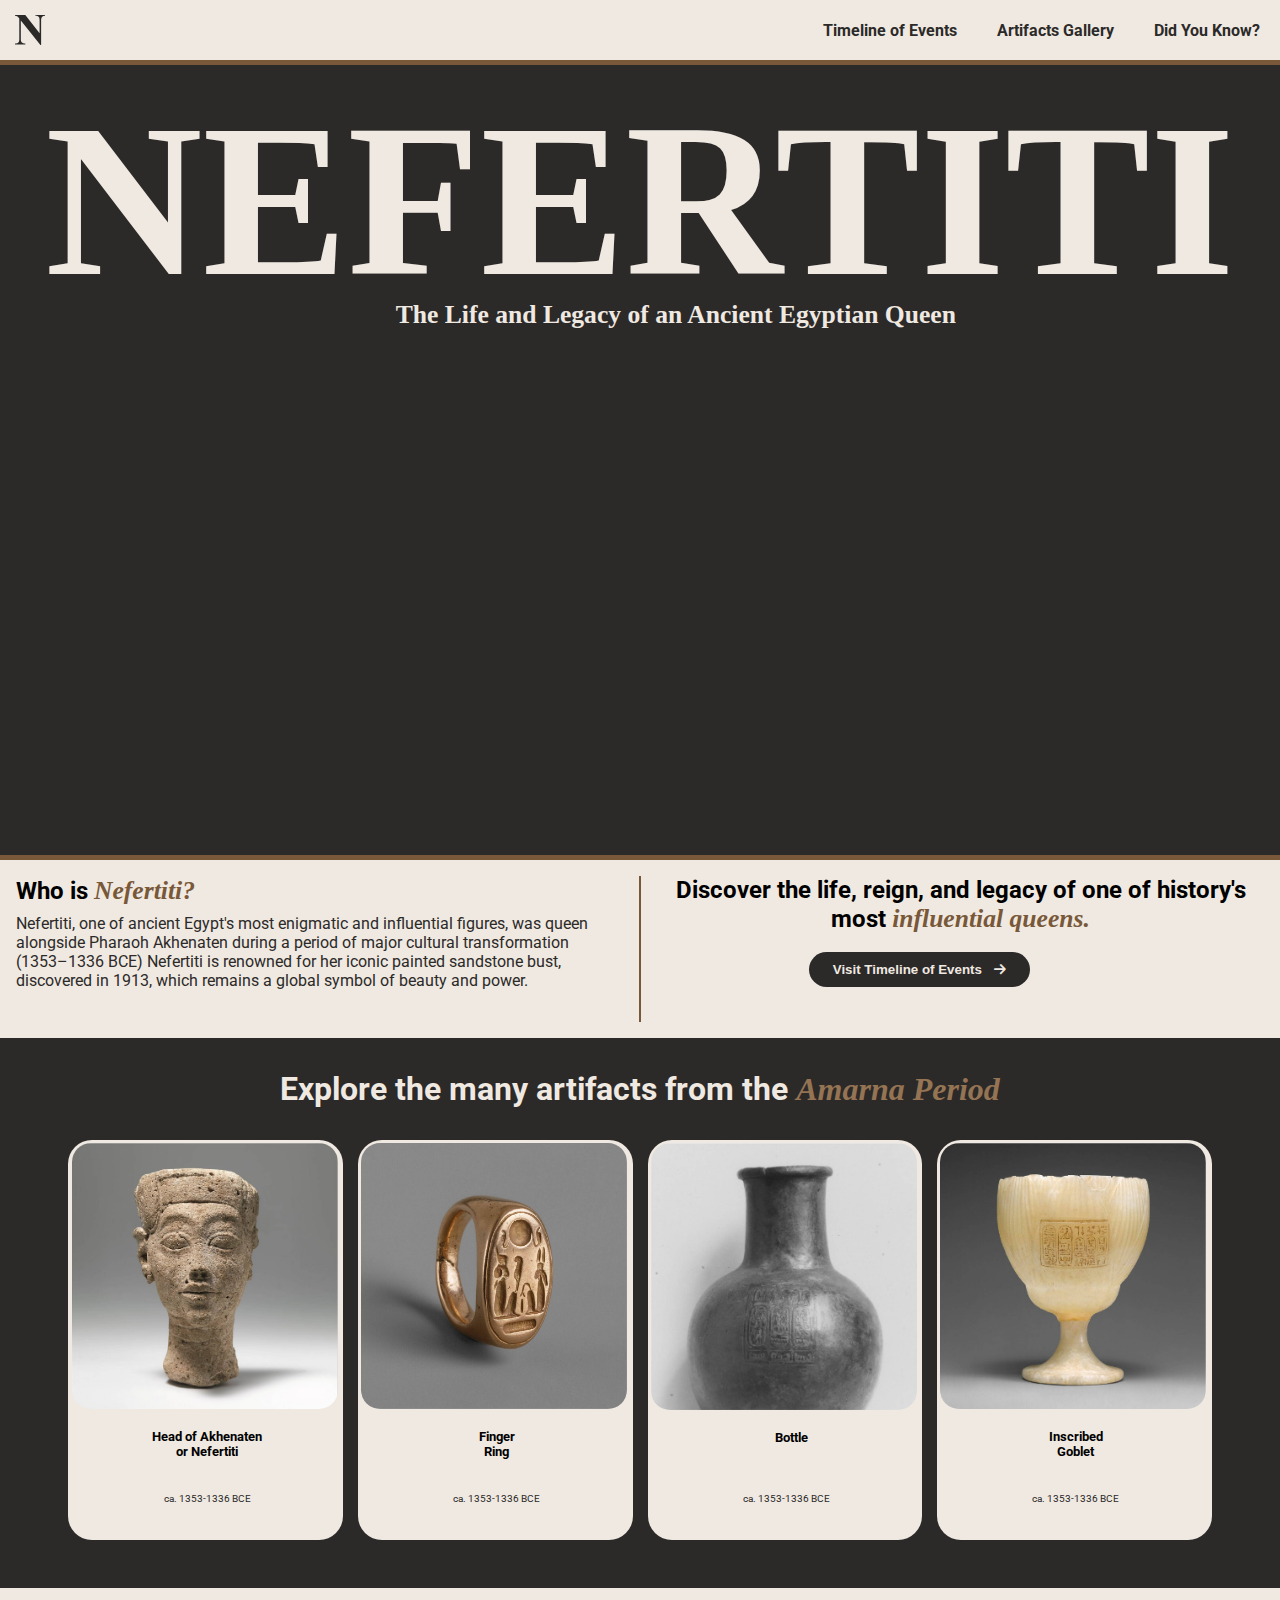
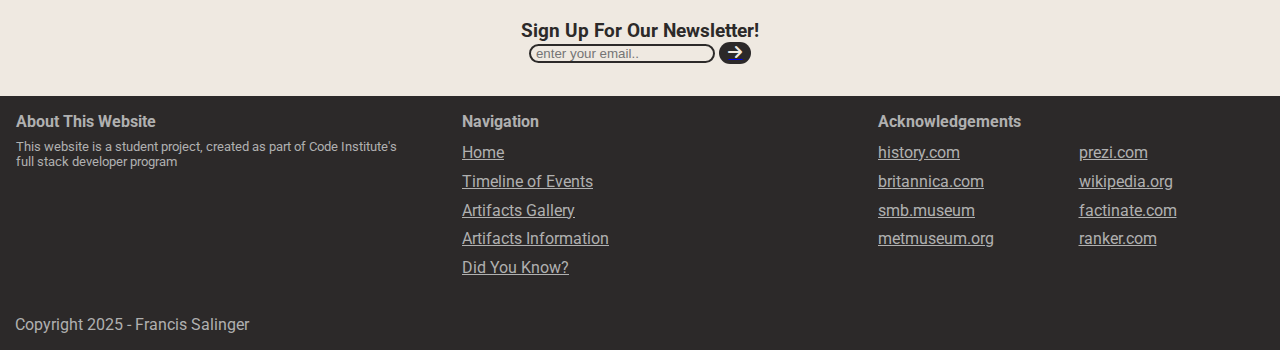
==== commit 14eeca42: "Add compressed imagesto improve site performance" ====
--- a/index.html
+++ b/index.html
@@ -5,6 +5,7 @@
   <!-- Meta data -->
   <meta charset="utf-8">
   <meta name="viewport" content="width=device=width, initial-scale=1.0">
+  <meta name="description" content="The Home Page of Queen Nefertiti, a website detailing her life, reign, and death">
 
   <!-- Favicon -->
   <link rel="icon" type="image/svg" href="assets/images/nefertiti-logo.svg">
--- a/assets/styles.css
+++ b/assets/styles.css
@@ -205,7 +205,11 @@
 }
 
 h1 span {
-    font-size: 2.2rem;
+    font-size: 2rem;
+}
+
+.artifact-card-section span {
+    color: rgb(148, 116, 83);
 }
 
 .video-container {
@@ -894,7 +898,7 @@
         max-width: 500%;
     }
 
-    .card-text h3 {
+    .card-text h2 {
         text-align: center;
     }
 
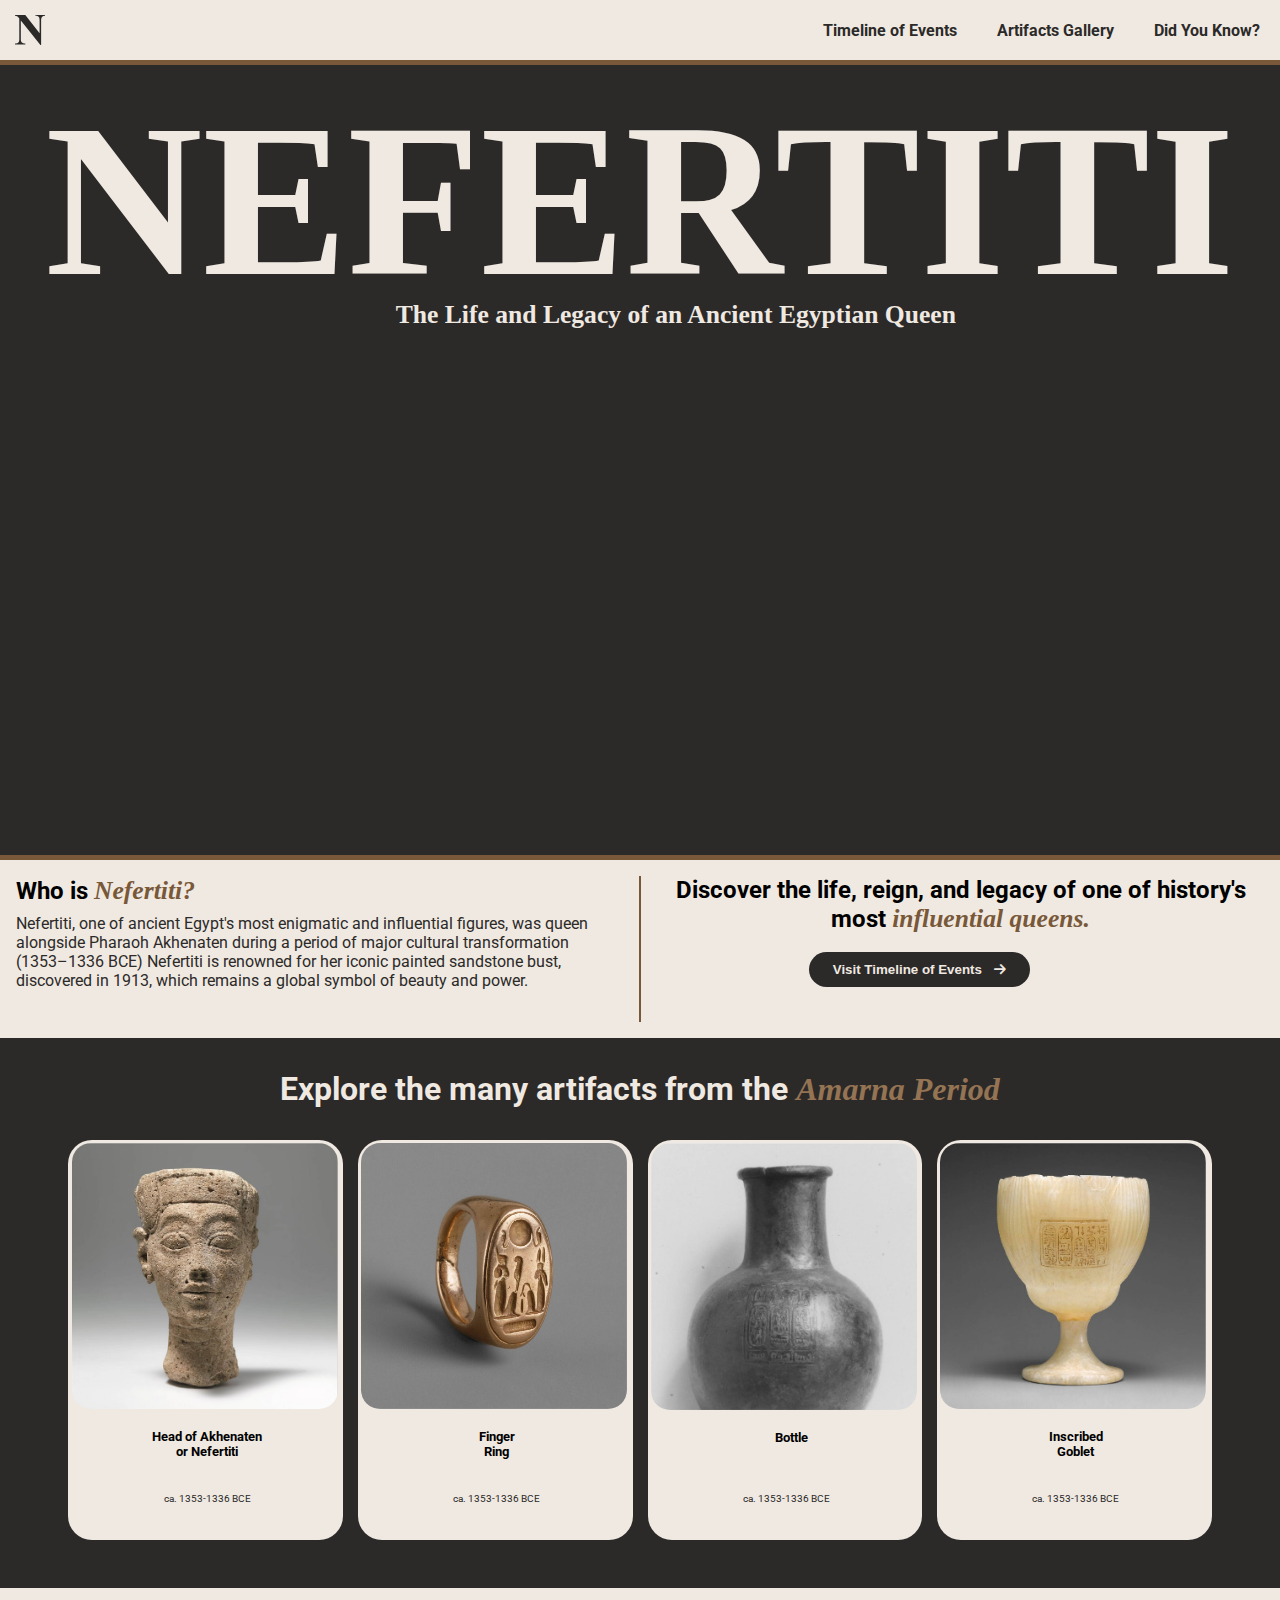
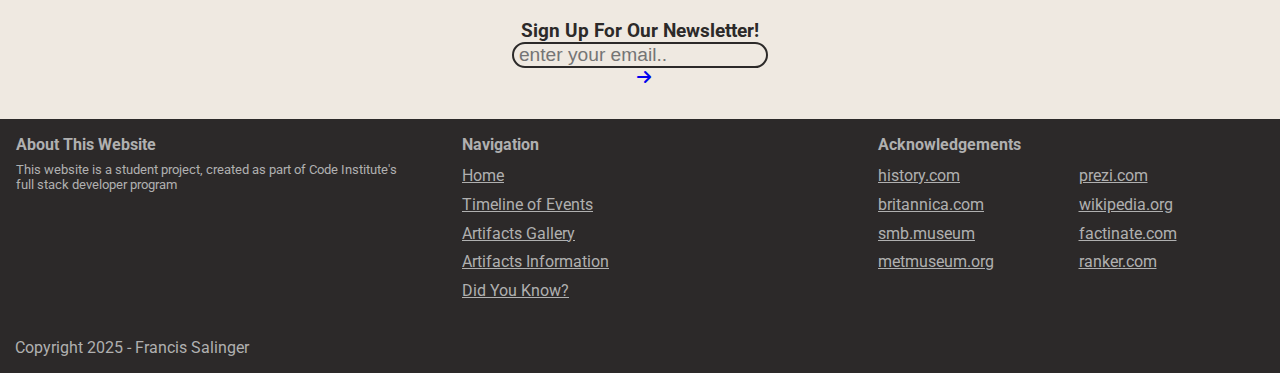
==== commit f49456be: "Make artifact card arrows on mobile clickable links" ====
--- a/index.html
+++ b/index.html
@@ -128,7 +128,9 @@
           </div>
 
           <div class="card-icon">
-            <i class="fa-solid fa-greater-than"></i>
+            <a href="artifact-info.html#artifact-3" aria-label="View Head of Akhenaten or Nefertiti">
+              <i class="fa-solid fa-greater-than"></i>
+            </a>
           </div>
         </div> 
         
@@ -144,7 +146,9 @@
           </div>
 
           <div class="card-icon">
-            <i class="fa-solid fa-greater-than"></i>
+            <a href="artifact-info.html#artifact-4" aria-label="View Finger Ring Depicting King Akhenaten and Queen Nefertiti as Shu and Tefnut">
+              <i class="fa-solid fa-greater-than"></i>
+            </a>
           </div>
         </div> 
 
@@ -160,7 +164,9 @@
           </div>
 
           <div class="card-icon">
-            <i class="fa-solid fa-greater-than"></i>
+            <a href="artifact-info.html#artifact-5" aria-label="View Black Clay Bottle">
+              <i class="fa-solid fa-greater-than"></i>
+            </a>
           </div>
         </div> 
 
@@ -176,7 +182,9 @@
           </div>
 
           <div class="card-icon">
-            <i class="fa-solid fa-greater-than"></i>
+            <a href="artifact-info.html#artifact-8" aria-label="View Goblet with Inscription of the Name of Akhenaten and Nefertiti">
+              <i class="fa-solid fa-greater-than"></i>
+            </a>
           </div>
         </div> 
 
--- a/assets/styles.css
+++ b/assets/styles.css
@@ -441,6 +441,14 @@
     align-items: center;
 }
 
+.card-icon a {
+    text-decoration: none;
+}
+
+.fa-greater-than {
+    color: rgb(239, 233, 225);
+}
+
 hr {
     margin: 2rem 1rem 0 1rem;
 }
@@ -556,13 +564,13 @@
     margin: 0;
 }
 
-
 #email {
     background-color: rgb(239, 233, 225);
     border-style: none;
     border: 2px solid rgb(44, 42, 41);
     border-radius: 1rem;
     padding-left: 0.3rem;
+    font-size: 1.2rem;
 }
 
 input,
@@ -574,76 +582,18 @@
     font-family: roboto;
 }
 
-#signup-button .fa-arrow-right {
-    color: rgb(239, 233, 225);
-    display: flex;
-    text-decoration: none;
-}
-
-#signup-button {
+form button {
     background-color: rgb(44, 41, 41);
-    width: 32px;
-    height: 22px;
+    width: 80px;
+    height: 28px;
     border-radius: 15px;
     border-style: none;
     padding: 0.1rem;
     display: inline-block;
     text-decoration-line: none;
-}
-
-.signup-confirmation {
-    display: flex;
-    justify-content: center;
-    align-items: center;
-    padding: 20% 10% 20% 10%;
-}
-
-.confirm-container {
-    background-color: rgb(239, 233, 225);
-    width: 90%;
-    height: 70%;
-    position: relative;
-    border-radius: 1.5rem;
-}
-
-.fa-x {
-    position: absolute;
-    top: 15px;
-    right: 15px;
-}
-
-.confirm-content {
-    display: flex;
-    flex-direction: column;
-    justify-content: center;
-    align-items: center;
-    padding: 15% 5% 10% 5%;
-}
-
-.confirm-check {
-    border: 3px solid rgb(44, 42, 41);
-    padding: 5%;
-    border-radius: 50%;
-    margin-bottom: 20px;
-}
-
-.confirm-text h2 {
-    margin-bottom: 5px;
-    font-size: 2rem;
-}
-
-.confirm-text p {
-    font-size: 1rem;
-}
-
-.confirm-text {
-    color: rgb(44, 42, 41);
-    text-align: center;
-}
-
-.signup-container h2, p {
-    color: rgb(44, 42, 41);
-}
+    margin-left: 0.5rem;
+}
+
 
 .footer-container {
     background-color: rgb(44, 41, 41);
@@ -693,10 +643,9 @@
 }
 
 
-
-@media (max-width: 344px) {
+/*Responsive Menu for smaller screens. Code from Coding2go, Youtube.*/
+@media (max-width: 768px) {
     .links-container {
-        
         flex-direction: column;
         align-items: flex-start;
         justify-content: flex-start;
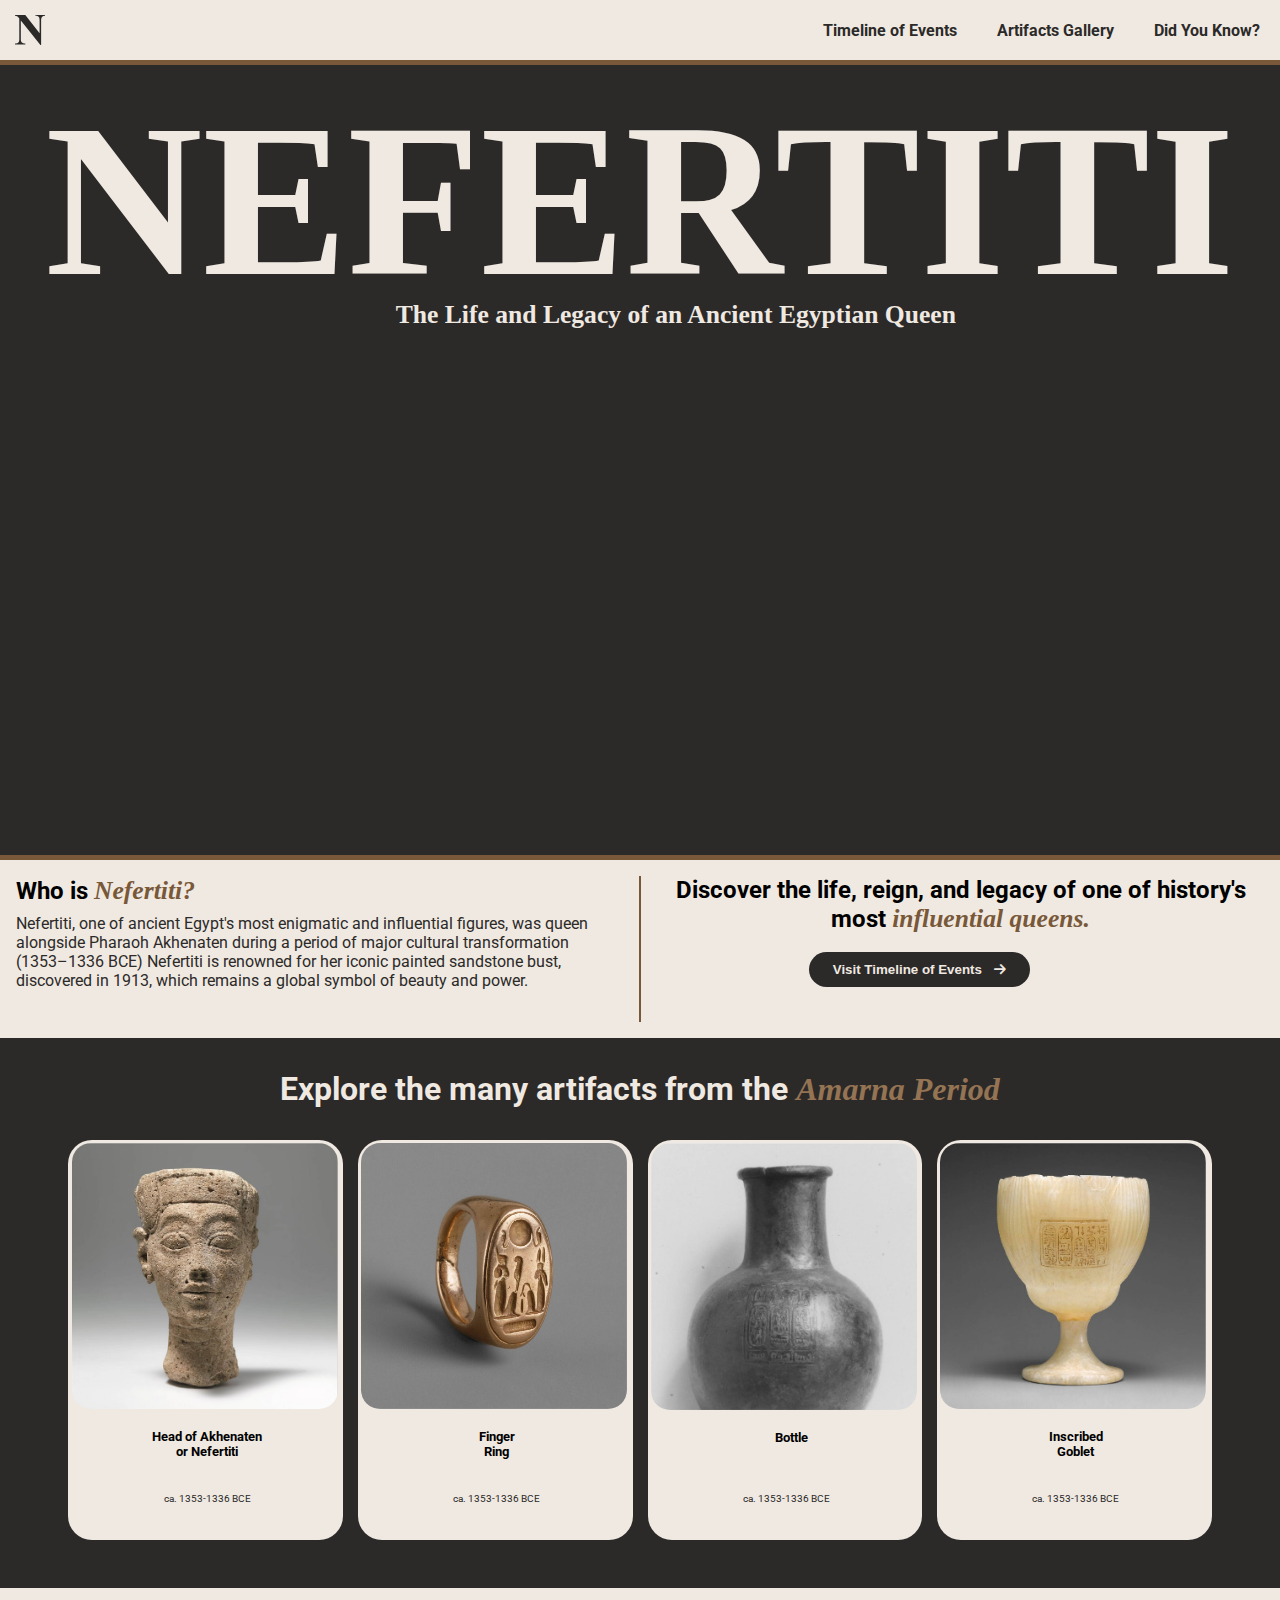
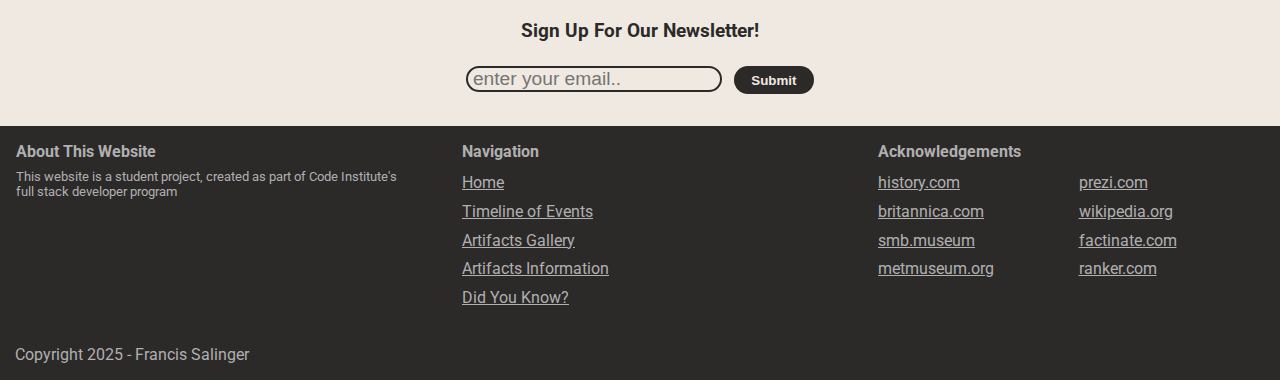
==== commit 80cfcccf: "Add new updated code for newsletter to other pages" ====
--- a/index.html
+++ b/index.html
@@ -199,13 +199,10 @@
 
       <form action="submit-newsletter" method="POST">
         <h3>Sign Up For Our Newsletter!</h3>
-
         <input type="email" id="email" name="email" placeholder="enter your email.." required>
-        <div id="signup-button">
-          <a aria-label="Sign Up" href="confirmation.html#signup-confirmation"><i class="fa-solid fa-arrow-right"></i></a>
-        </div>
+        <button>Submit</button>
       </form>
-      
+
      </section>
 
   </main>
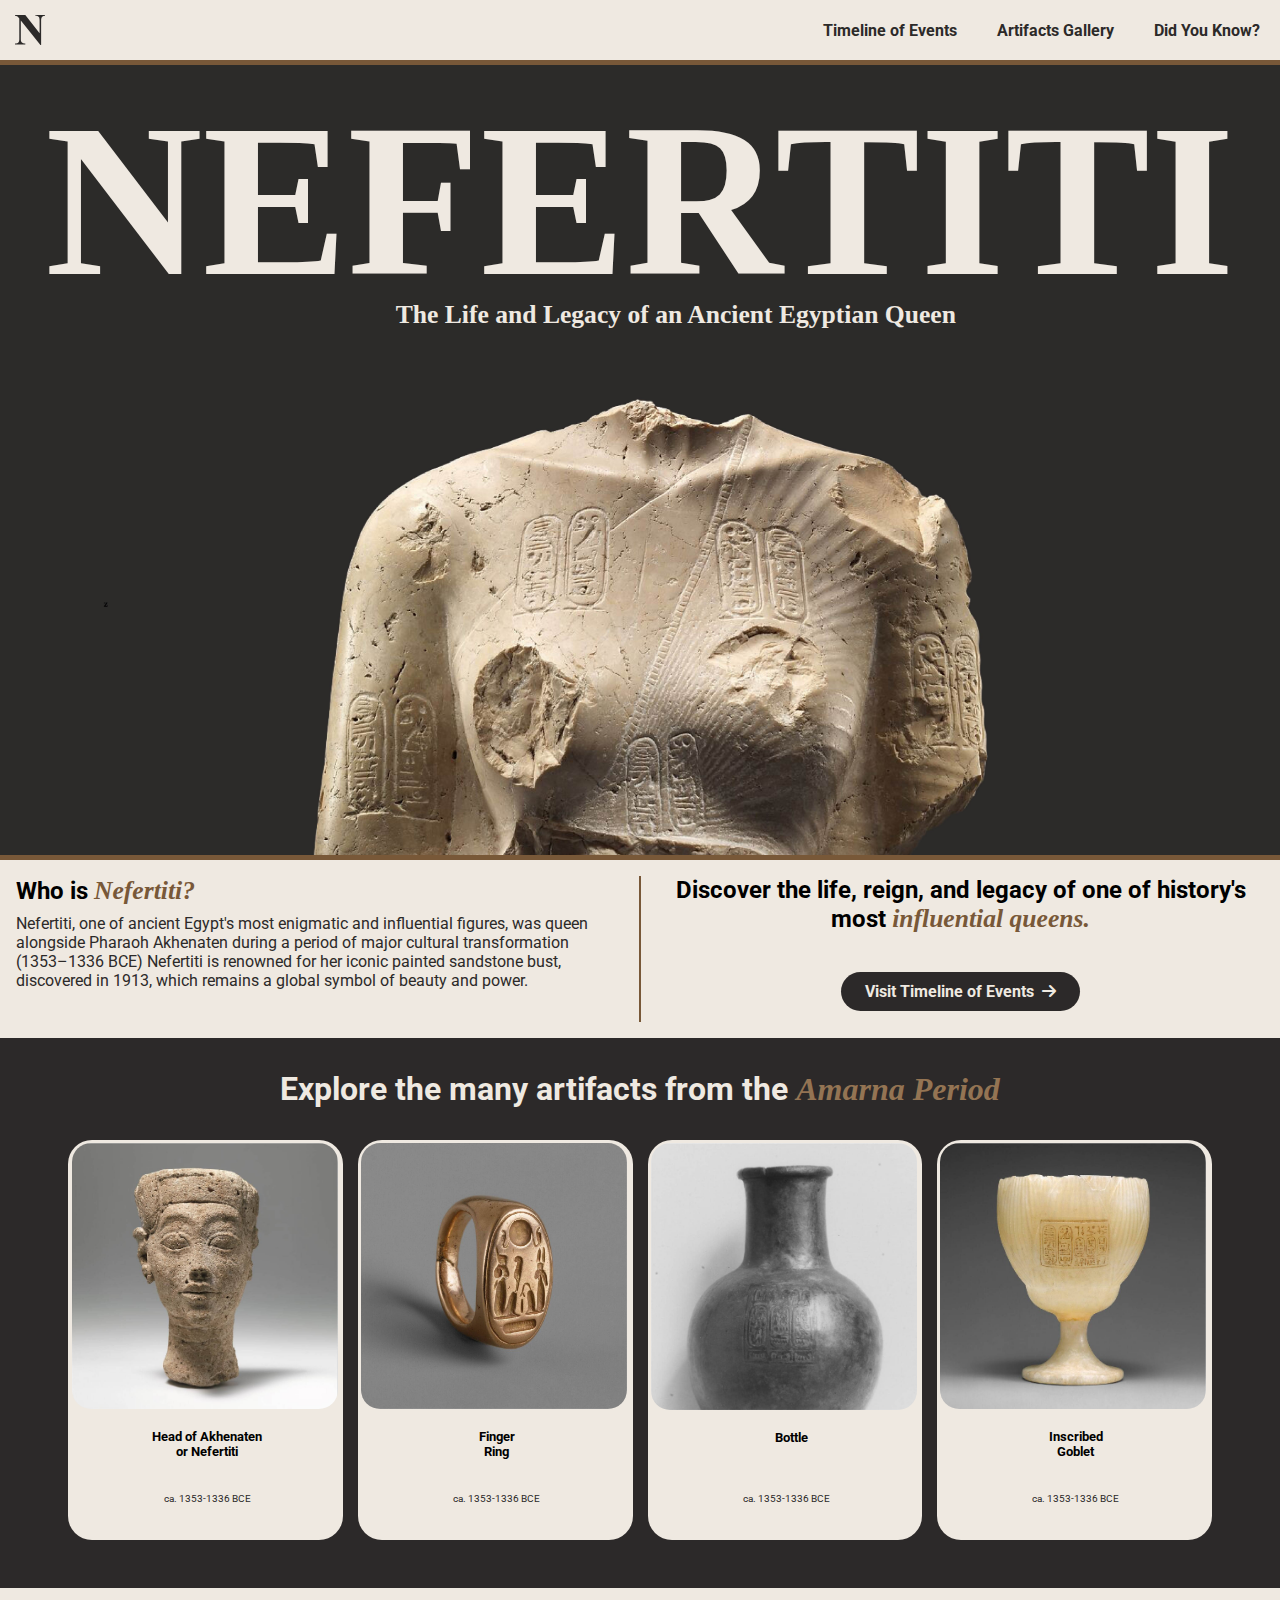
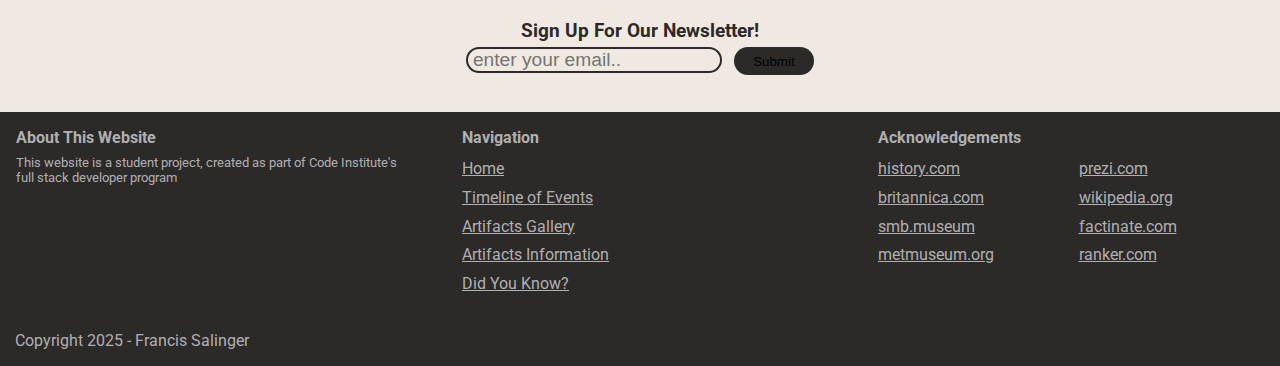
==== commit f14dcf68: "remove frameborder attribute from iframe" ====
--- a/index.html
+++ b/index.html
@@ -98,9 +98,7 @@
         </h2>
         <div class="timeline-button-container">
           <a href="timeline-of-events.html">
-            <button>Visit Timeline of Events
-              <i class="fa-solid fa-arrow-right"></i>
-            </button>
+              Visit Timeline of Events<i class="fa-solid fa-arrow-right"></i>
           </a>
         </div>
       </div>
@@ -260,8 +258,4 @@
   </footer>
 
 </body>
-
-
-
-
 </html>
--- a/assets/styles.css
+++ b/assets/styles.css
@@ -88,7 +88,7 @@
 #hero-image {
     height: 600px;
     width: 100%;
-    background: url('images/torso-of-nefertiti-landing.jpg') no-repeat center center/cover;
+    background: url('../assets/images/torso-of-nefertiti-landing.jpg') no-repeat center center/cover;
     border-bottom: 5px solid rgb(120, 88, 56);
     display: flex;
     justify-content: center;
@@ -139,6 +139,7 @@
 
 .timeline-cta h2 {
     margin-top: 2rem;
+    margin-bottom: 3rem;
 }
 
 hr {
@@ -147,17 +148,16 @@
     display: hidden;
 }
 
-.timeline-button-container button {
+.timeline-button-container a {
     background-color: rgb(44, 41, 41);
     padding: 0.6rem 1.5rem;
     border-style: none;
     border-radius: 2rem;
-}
-
-button {
     color: rgb(239, 233, 225);
     font-weight: bold;
     margin-top: 1.5rem;
+    margin-bottom: 3rem;
+    text-decoration: none;
 }
 
 .fa-arrow-right {
@@ -562,6 +562,7 @@
     font-family: roboto;
     color: rgb(44, 42, 41);
     margin: 0;
+    margin-bottom: 0.3rem;
 }
 
 #email {
@@ -730,10 +731,6 @@
         margin-top: 0;
     }
 
-    .timeline-cta button{
-
-    }
-
     /*Media querys for related content layout*/
     .related-section {
         display: flex;
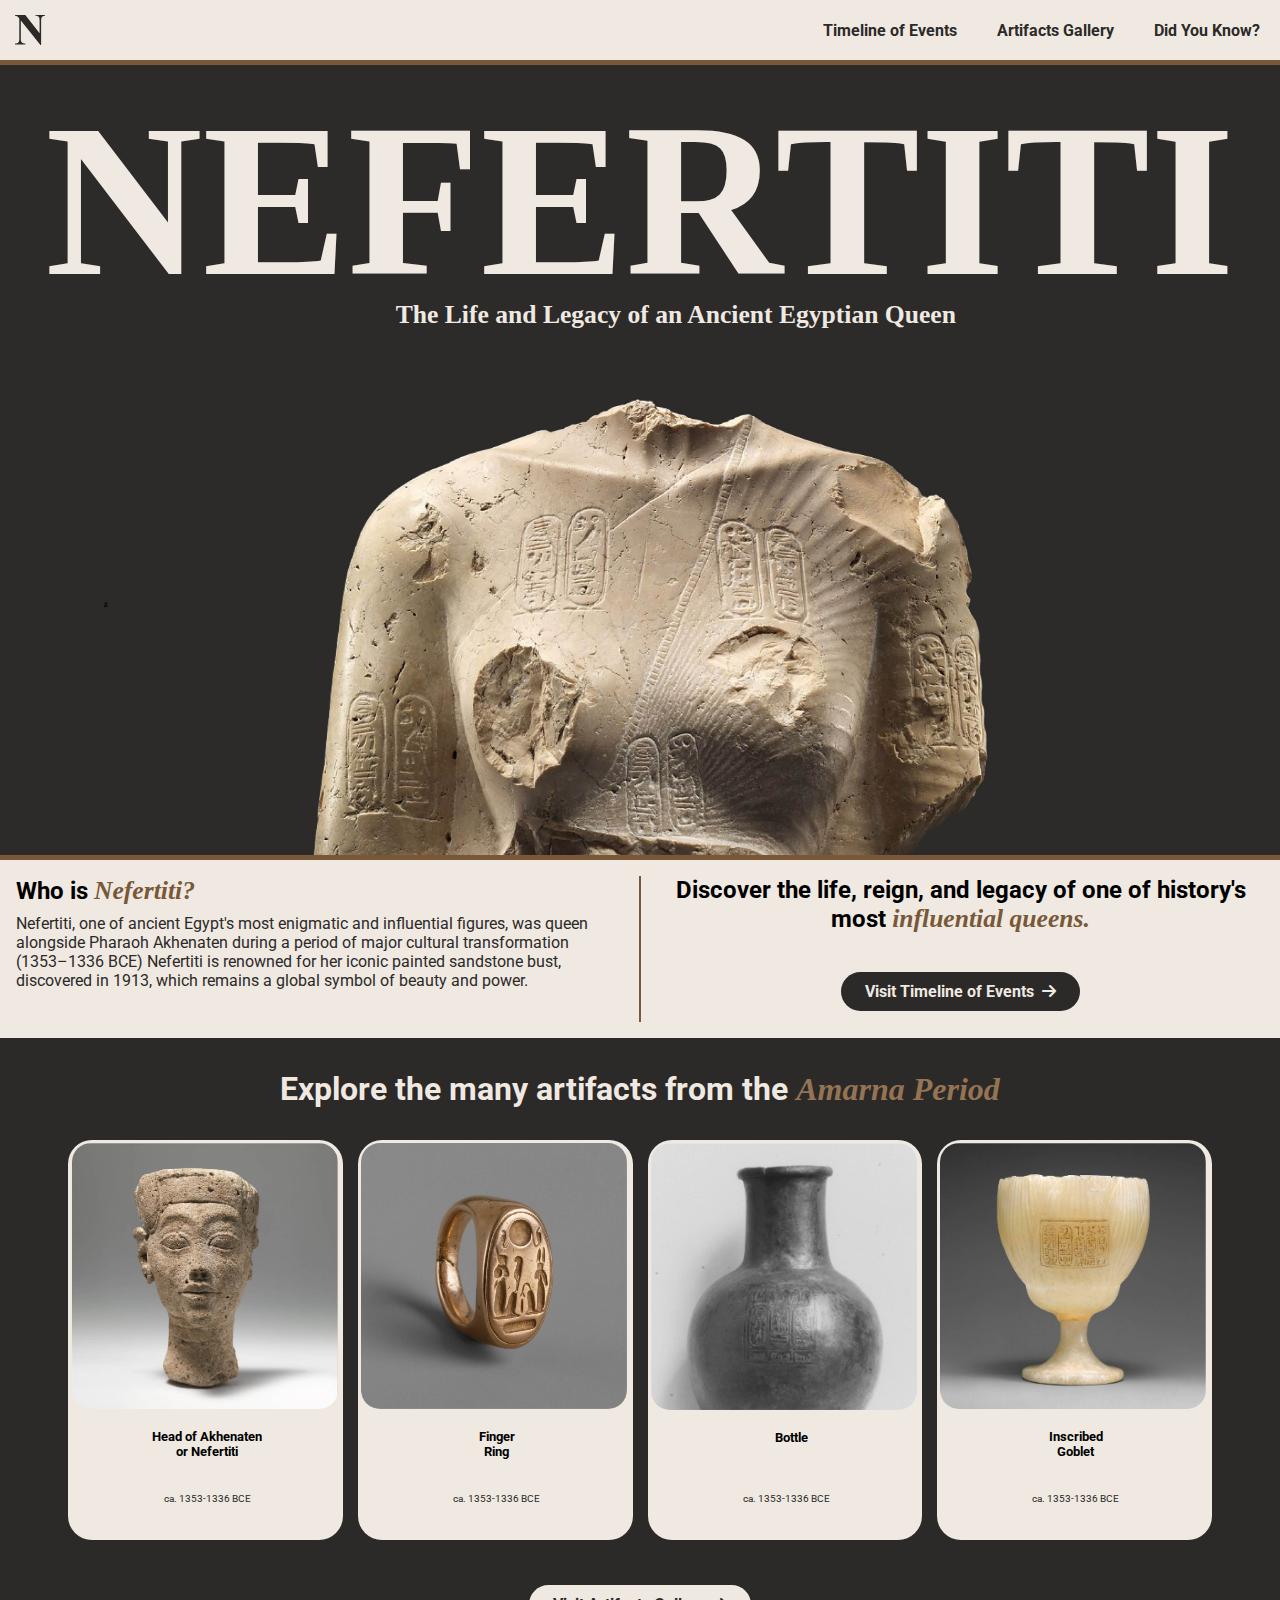
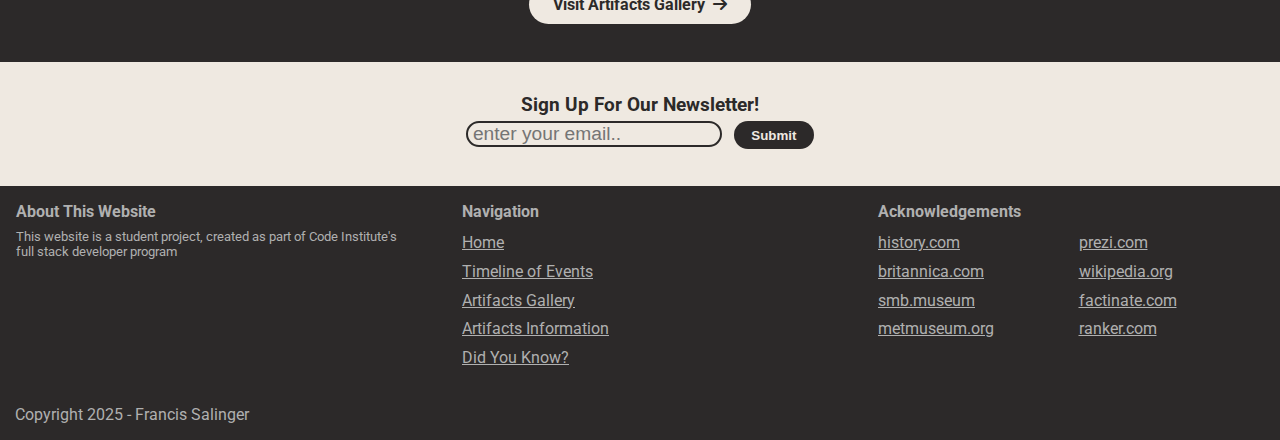
==== commit 9f25e4ff: "Add Artifacts gallery cta button on the homepage" ====
--- a/index.html
+++ b/index.html
@@ -185,6 +185,12 @@
             </a>
           </div>
         </div> 
+
+        <div class="artifact-cta-button">
+          <a href="artifact-cards.html">
+              Visit Artifacts Gallery<i class="fa-solid fa-arrow-right"></i>
+          </a>
+        </div>
 
       </div>
 
--- a/assets/styles.css
+++ b/assets/styles.css
@@ -145,7 +145,6 @@
 hr {
     margin-bottom: 2rem;;
     border: solid 1px rgb(120, 88, 56);
-    display: hidden;
 }
 
 .timeline-button-container a {
@@ -158,6 +157,20 @@
     margin-top: 1.5rem;
     margin-bottom: 3rem;
     text-decoration: none;
+}
+
+.artifact-cta-button a {
+    background-color: rgb(239, 233, 225);
+    padding: 0.6rem 1.5rem;
+    border-style: none;
+    border-radius: 2rem;
+    color: rgb(44, 42, 41);
+    font-weight: bold;
+    text-decoration: none;
+}
+
+.artifact-cta-button {
+    margin-top: 2.5rem;
 }
 
 .fa-arrow-right {
@@ -304,6 +317,18 @@
     background-color: rgb(239, 233, 225);
 }
 
+.artifact-info-button {
+    background-color: rgb(44, 41, 41);
+    padding: 0.6rem 1.5rem;
+    border-style: none;
+    border-radius: 2rem;
+    color: rgb(239, 233, 225);
+    font-weight: bold;
+    margin-top: 1.5rem;
+    margin-bottom: 3rem;
+    text-decoration: none;
+}
+
 .artifact-info-content {
     display: flex;
     flex-direction: column;
@@ -593,6 +618,8 @@
     display: inline-block;
     text-decoration-line: none;
     margin-left: 0.5rem;
+    color: rgb(239, 233, 225);
+    font-weight: bold;
 }
 
 
@@ -656,7 +683,6 @@
         z-index: 10;
         width: 300px;
         background-color: rgb(44, 42, 41);
-        box-shadow: -5px 0 5px rgba (0, 0, 0, 0.25);
         transition: 0.5s ease-out;
     }
 
@@ -1022,7 +1048,6 @@
 
     .timeline-cta button:hover,
     .artifact-info-content button:hover {
-        opacity: 3s;
         background-color:rgb(120, 88, 56);
         color: rgb(239, 233, 225);
     }
@@ -1033,7 +1058,6 @@
     }
 
     .related-content-container a:hover {
-        opacity: 3s;
         color: rgb(176, 176, 176);
     }
 
@@ -1044,7 +1068,6 @@
     }
 
     .footer-links a:hover {
-        opacity: 3s;
         color: rgb(239, 233, 225);
     }
 
@@ -1055,7 +1078,6 @@
     }
 
     .acknowledgement-links a:hover {
-        opacity: 3s;
         color: rgb(239, 233, 225);
     }
 
@@ -1095,7 +1117,7 @@
 
     .artifact-card-section h1 {
         font-size: 2.5rem;
-        padding: 3rem 2rem 1 2rem;
+        padding: 3rem 2rem 1rem 2rem;
     }
 
     .artifact-card-section span {
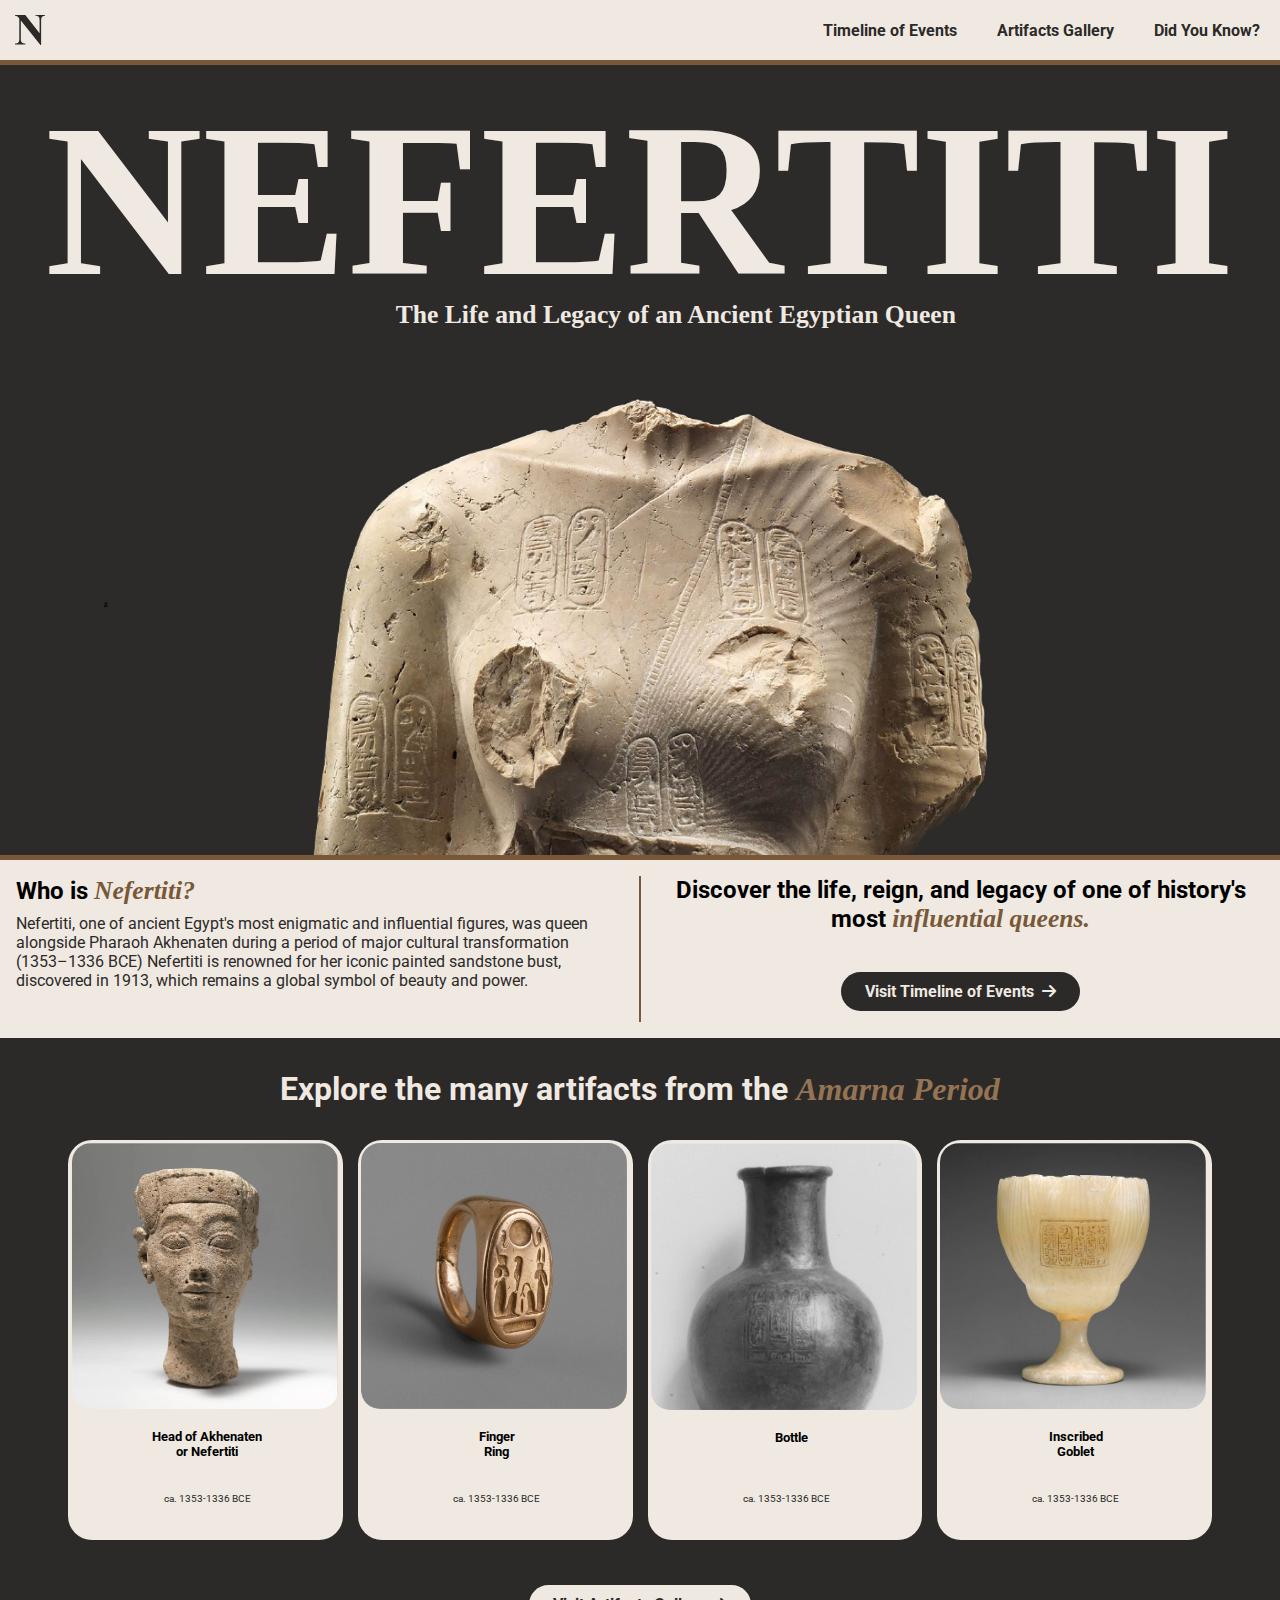
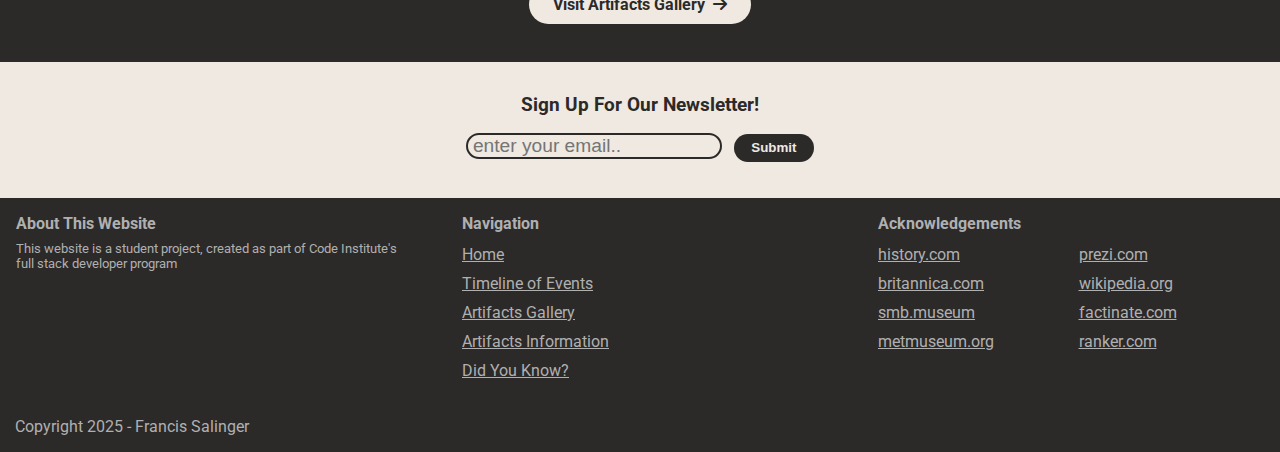
==== commit d1092807: "Add credits for content and media section on README.md" ====
--- a/index.html
+++ b/index.html
@@ -37,7 +37,7 @@
         <img src="assets/images/nefertiti-logo.svg" alt="logo" class="logo">
       </a>
       
-
+      <!-- Responsive nav bar menu. Code my Code2go, Youtube -->
       <input type="checkbox" id="sidebar-active">
       <label for="sidebar-active" class="open-sidebar-button">
         <svg xmlns="http://www.w3.org/2000/svg" height="32px" viewBox="0 -960 960 960" width="32px" fill="#e8eaed"><path d="M120-240v-80h720v80H120Zm0-200v-80h720v80H120Zm0-200v-80h720v80H120Z"/></svg>
@@ -50,7 +50,6 @@
           <svg xmlns="http://www.w3.org/2000/svg" height="32px" viewBox="0 -960 960 960" width="32px" fill="#e8eaed"><path d="m256-200-56-56 224-224-224-224 56-56 224 224 224-224 56 56-224 224 224 224-56 56-224-224-224 224Z"/></svg>
         </label>
 
-        
           <a class="link" href="timeline-of-events.html">Timeline of Events</a>								
 					<a class="link" href="artifact-cards.html">Artifacts Gallery</a>						
 					<a class="link" href="did-you-know.html">Did You Know?</a>
@@ -191,12 +190,9 @@
               Visit Artifacts Gallery<i class="fa-solid fa-arrow-right"></i>
           </a>
         </div>
-
       </div>
 
     </section>
-
-    
 
     <!-- Newsletter Section -->
      <section class="newsletter-container">
--- a/assets/styles.css
+++ b/assets/styles.css
@@ -35,6 +35,7 @@
 
 }
 
+/*Navigation Bar positioning. Credit to Code2go, Youtube.*/
 nav {
     height: 60px;
     background-color: rgb(239, 233, 225);
@@ -85,6 +86,7 @@
     padding-top: 15px;
 }
 
+/*Hero background image*/
 #hero-image {
     height: 600px;
     width: 100%;
@@ -618,6 +620,7 @@
     display: inline-block;
     text-decoration-line: none;
     margin-left: 0.5rem;
+    margin-top: 0.8rem;
     color: rgb(239, 233, 225);
     font-weight: bold;
 }
@@ -1040,14 +1043,14 @@
         padding: 3rem 4rem 3rem 4rem;
     }
 
-    .timeline-cta button,
-    .artifact-info-content button {
+    .timeline-cta a,
+    .artifact-info-content a {
         cursor: pointer;
         transition: ease 0.2s;
     }
 
-    .timeline-cta button:hover,
-    .artifact-info-content button:hover {
+    .timeline-cta a:hover,
+    .artifact-info-content a:hover {
         background-color:rgb(120, 88, 56);
         color: rgb(239, 233, 225);
     }
@@ -1081,7 +1084,25 @@
         color: rgb(239, 233, 225);
     }
 
-    
+    .artifact-cta-button a {
+        cursor: pointer;
+        transition: ease 0.2s;
+    }
+
+    .artifact-cta-button a:hover {
+        background-color:rgb(120, 88, 56);
+        color: rgb(239, 233, 225);
+    }
+
+    form button {
+        cursor: pointer;
+        transition: ease 0.2s;
+    }
+
+    form button:hover {
+        background-color: rgb(120, 88, 56);
+        color: rgb(239, 233, 225);
+    }
 
 }
 
